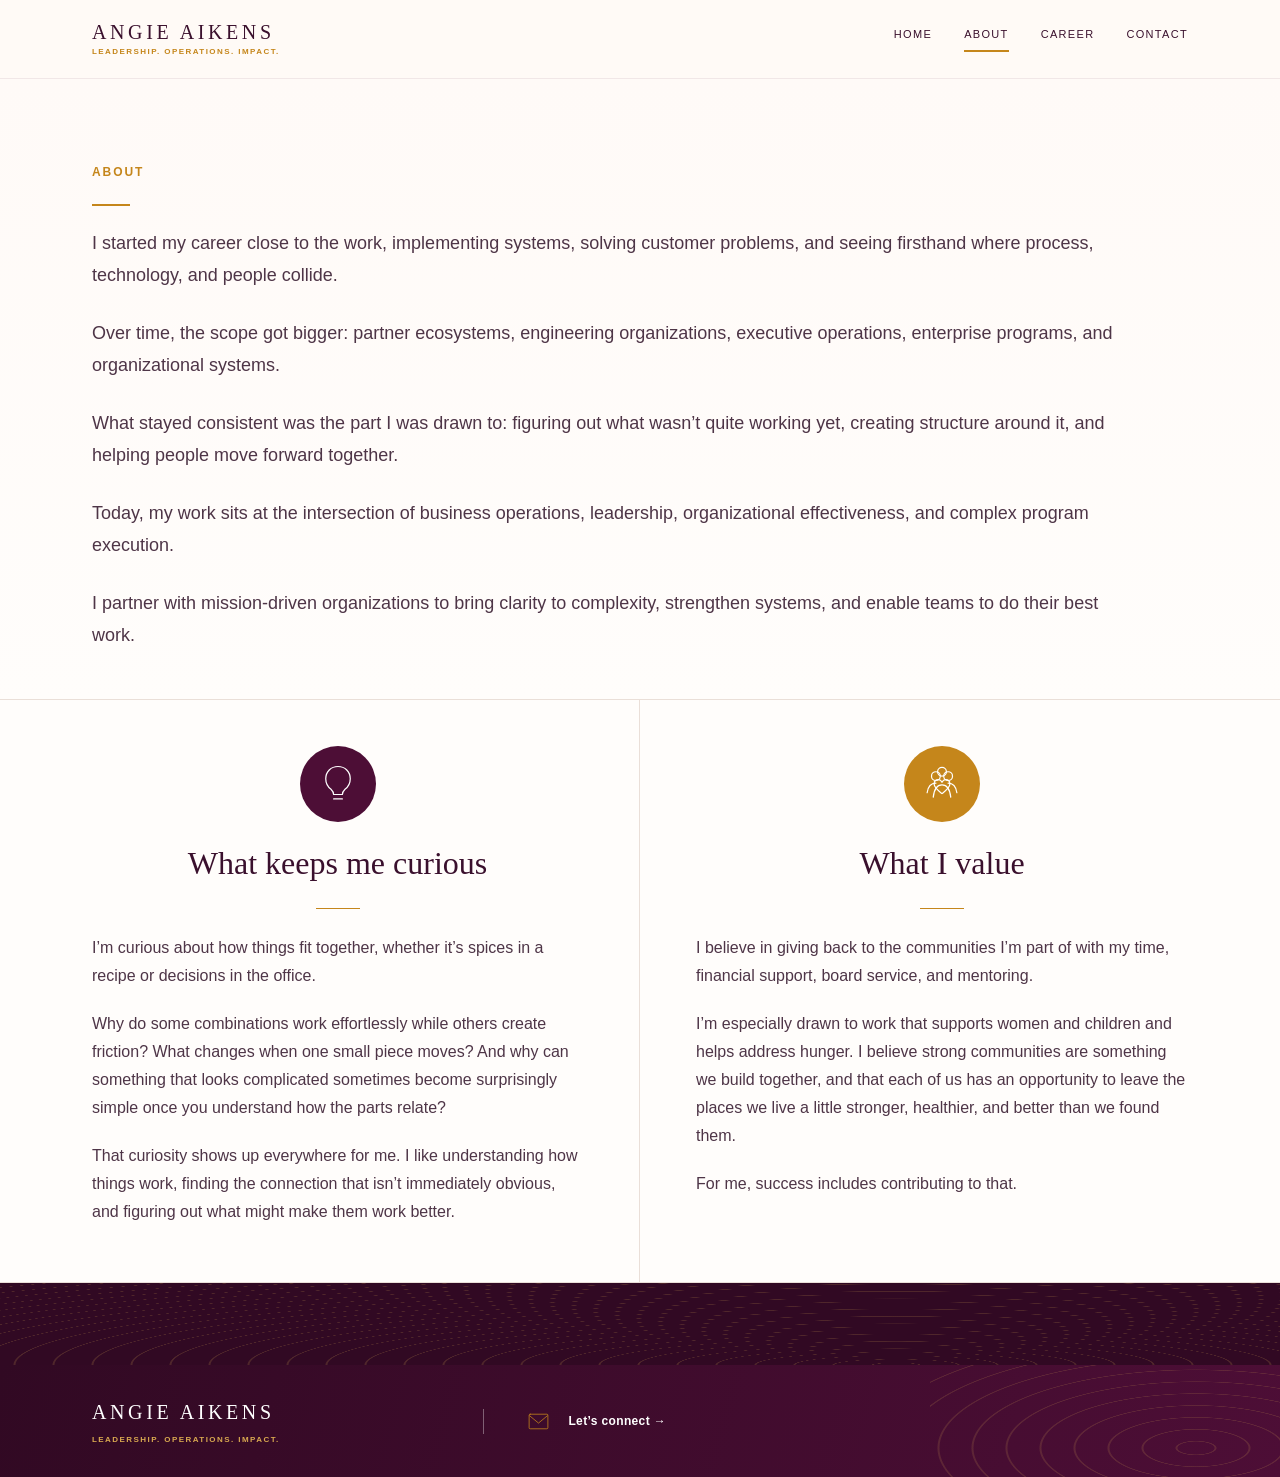
==== about.html @ b23da071 "Add files via upload Changes for tense and clarity" ====
<!DOCTYPE html>
<html lang="en"><head><meta charset="utf-8"/><meta content="width=device-width,initial-scale=1" name="viewport"/><title>About | Angie Aikens</title><link href="styles.css" rel="stylesheet"/></head><body><header><div class="shell nav"><div class="brand-wrap"><a class="brand" href="index.html">ANGIE AIKENS</a><span class="brand-tag">Leadership. Operations. Impact.</span></div><div class="navlinks"><a class="" href="index.html">Home</a><a class="active" href="about.html">About</a><a class="" href="career.html">Career</a><a href="mailto:angieaikens@gmail.com">Contact</a></div><details class="mobile-nav"><summary>Menu</summary><div class="menu"><a class="" href="index.html">Home</a><a class="active" href="about.html">About</a><a class="" href="career.html">Career</a><a href="mailto:angieaikens@gmail.com">Contact</a></div></details></div></header><main><section class="about-intro"><div class="shell"><p class="eyebrow">About</p><div class="gold-rule"></div><div class="about-narrative"><p>I started my career close to the work, implementing systems, solving customer problems, and seeing firsthand where process, technology, and people collide.</p><p>Over time, the scope got bigger: partner ecosystems, engineering organizations, executive operations, enterprise programs, and organizational systems.</p><p>What stayed consistent was the part I was drawn to: figuring out what wasn’t quite working yet, creating structure around it, and helping people move forward together.</p><p>Today, my work sits at the intersection of business operations, leadership, organizational effectiveness, and complex program execution.</p><p>I partner with mission-driven organizations to bring clarity to complexity, strengthen systems, and enable teams to do their best work.</p></div></div></section><section class="about-panels"><div class="about-panel-grid"><article class="about-panel curious"><div class="about-icon"><svg aria-hidden="true" viewbox="0 0 48 48"><path d="M16 30c-4-3-6-7-6-12 0-8 6-14 14-14s14 6 14 14c0 5-2 9-6 12-2 2-3 4-3 6H19c0-2-1-4-3-6zM19 41h10M20 36h8"></path></svg></div><h2>What keeps me curious</h2><div class="panel-rule"></div><p>I’m curious about how things fit together, whether it’s spices in a recipe or decisions in the office.</p><p>Why do some combinations work effortlessly while others create friction? What changes when one small piece moves? And why can something that looks complicated sometimes become surprisingly simple once you understand how the parts relate?</p><p>That curiosity shows up everywhere for me. I like understanding how things work, finding the connection that isn’t immediately obvious, and figuring out what might make them work better.</p></article><article class="about-panel values"><div class="about-icon"><svg aria-hidden="true" viewbox="0 0 48 48"><circle cx="17" cy="15" r="5"></circle><circle cx="31" cy="15" r="5"></circle><circle cx="24" cy="10" r="5"></circle><path d="M7 34c1-7 5-11 10-11M41 34c-1-7-5-11-10-11M14 39c1-9 4-14 10-14s9 5 10 14"></path><path d="M24 35c-5-4-9-7-9-11 0-3 2-5 5-5 2 0 3 1 4 3 1-2 2-3 4-3 3 0 5 2 5 5 0 4-4 7-9 11z"></path></svg></div><h2>What I value</h2><div class="panel-rule"></div><p>I believe in giving back to the communities I’m part of with my time, financial support, board service, and mentoring.</p><p>I’m especially drawn to work that supports women and children and helps address hunger. I believe strong communities are something we build together, and that each of us has an opportunity to leave the places we live a little stronger, healthier, and better than we found them.</p><p>For me, success includes contributing to that.</p></article></div></section><div aria-hidden="true" class="about-topo"></div></main><footer class="site-footer"><div class="shell site-footer-grid"><div><div class="brand footer-brand">ANGIE AIKENS</div><div class="brand-tag">Leadership. Operations. Impact.</div></div><div class="footer-contact"><svg aria-hidden="true" class="inline-icon" viewbox="0 0 48 48"><rect height="28" rx="2" width="36" x="6" y="10"></rect><path d="M7 13l17 14 17-14"></path></svg><div><a class="footer-connect-link" href="mailto:angieaikens@gmail.com">Let’s connect →</a></div></div><div aria-hidden="true" class="footer-lines"></div></div></footer></body></html>
---- styles.css ----
:root{--ink:#0b2843;--ink2:#263b4d;--gold:#a97822;--olive:#747a55;--cream:#fbfaf7;--paper:#fffdf9;--muted:#5f686f;--line:#ddd7cd;--soft:#f4f0e9;--navy:#082a4b}
*{box-sizing:border-box}html{scroll-behavior:smooth}body{margin:0;background:var(--cream);color:var(--ink);font-family:Arial,Helvetica,sans-serif;line-height:1.6}a{color:inherit;text-decoration:none}h1,h2,h3,.metric strong,.footer-copy,.serif{font-family:Georgia,'Times New Roman',serif}.shell{max-width:1180px;margin:0 auto;padding:0 42px}.eyebrow,.section-title,.kicker{font-size:12px;letter-spacing:.16em;text-transform:uppercase;color:var(--olive);font-weight:700}.gold-rule{width:38px;height:2px;background:var(--gold);margin:22px 0}.meta{font-size:11px;letter-spacing:.12em;text-transform:uppercase;line-height:1.9;color:var(--olive);font-weight:700}.btn{display:inline-flex;align-items:center;gap:16px;padding:13px 22px;font-size:11px;letter-spacing:.13em;text-transform:uppercase;border:1px solid var(--ink);color:var(--ink);background:transparent}.btn.primary{background:var(--ink);color:#fff}.actions{display:flex;gap:12px;flex-wrap:wrap}
/* nav */
header{background:rgba(251,250,247,.97);position:sticky;top:0;z-index:50;border-bottom:1px solid rgba(11,40,67,.08);backdrop-filter:blur(8px)}.nav{height:78px;display:flex;align-items:center;justify-content:space-between}.brand{font-family:Georgia,'Times New Roman',serif;font-size:20px;letter-spacing:.18em}.navlinks{display:flex;gap:32px}.navlinks a{font-size:11px;letter-spacing:.12em;text-transform:uppercase}.navlinks a.active{border-bottom:2px solid var(--gold);padding-bottom:7px}.mobile-nav{display:none;position:relative}.mobile-nav summary{cursor:pointer;list-style:none;font-size:11px;letter-spacing:.14em;text-transform:uppercase}.mobile-nav summary::-webkit-details-marker{display:none}.mobile-nav .menu{position:absolute;right:0;top:34px;background:var(--paper);border:1px solid var(--line);min-width:190px;padding:10px;box-shadow:0 14px 30px rgba(11,40,67,.08)}.mobile-nav .menu a{display:block;padding:10px 12px;font-size:11px;letter-spacing:.1em;text-transform:uppercase}.mobile-nav .menu a.active{color:var(--gold)}
/* home */
.home-hero{position:relative;min-height:500px;overflow:hidden;background:var(--paper)}.home-hero:after{content:'';position:absolute;right:0;top:0;bottom:0;width:55%;background:linear-gradient(90deg,var(--paper) 0%,rgba(255,253,249,.84) 16%,rgba(255,253,249,.18) 48%,rgba(255,253,249,0) 74%),url('assets/hero-lake.png') center/cover no-repeat}.home-hero .inner{position:relative;z-index:1;max-width:650px;padding:70px 0}.home-hero h1{font-size:clamp(58px,7vw,90px);line-height:.98;font-weight:400;letter-spacing:-.035em;margin:0 0 22px}.home-hero p{font-size:18px;max-width:550px;color:var(--ink2);margin:0 0 18px}.impact-strip{background:rgba(255,255,255,.64);border-top:1px solid var(--line);border-bottom:1px solid var(--line)}.impact-grid{display:grid;grid-template-columns:repeat(4,1fr);padding:28px 0}.impact{text-align:center;padding:0 18px;border-right:1px solid var(--line)}.impact:last-child{border-right:0}.impact strong{font:400 34px Georgia,serif;display:block}.impact span{font-size:12px;color:var(--muted)}.through{background:var(--soft);padding:45px 0}.through-inner{display:grid;grid-template-columns:3px 1fr;gap:28px;align-items:center}.through-line{height:100%;min-height:88px;background:var(--gold)}.through h2{font-size:clamp(30px,4vw,46px);font-weight:400;line-height:1.2;margin:0}.through em{color:var(--gold);font-weight:400}.caps{background:var(--paper);border-bottom:1px solid var(--line)}.caps-grid{display:grid;grid-template-columns:repeat(5,1fr);padding:34px 0}.cap{text-align:center;padding:0 20px;border-right:1px solid var(--line)}.cap:last-child{border-right:0}.cap .symbol{font:400 33px Georgia,serif;margin-bottom:8px}.cap h3{font:700 11px Arial,sans-serif;letter-spacing:.18em;text-transform:uppercase;margin:0 0 5px}.cap p{font-size:12px;color:var(--muted);margin:0}.home-work{padding:62px 0}.home-work-head{display:flex;justify-content:space-between;align-items:end;gap:30px;margin-bottom:28px}.home-work h2{font-size:42px;font-weight:400;line-height:1.12;margin:6px 0 0}.home-feature{display:grid;grid-template-columns:1.1fr 1.25fr .5fr;background:var(--paper);border:1px solid var(--line);border-radius:12px;overflow:hidden}.home-feature .preview{border-right:1px solid var(--line);padding:24px;display:flex;align-items:center;background:linear-gradient(135deg,#fffdfa,#f5f0e7)}.home-feature .copy{padding:31px}.home-feature h3{font-size:31px;font-weight:400;line-height:1.1;margin:8px 0 15px}.home-feature p{color:var(--muted);font-size:14px}.home-feature .stat{border-left:1px solid var(--line);display:flex;align-items:center;justify-content:center;text-align:center;padding:25px}.home-feature .stat strong{font:400 42px Georgia,serif;display:block}.home-feature .stat span{font-size:11px;text-transform:uppercase;letter-spacing:.11em}.home-subwork{display:grid;grid-template-columns:1fr 1fr;margin-top:14px}.home-subwork a{padding:22px 24px;background:rgba(255,255,255,.48);border:1px solid var(--line)}.home-subwork a+a{border-left:0}.home-subwork small{display:block;text-transform:uppercase;letter-spacing:.12em;color:var(--olive);margin-bottom:5px}.home-subwork strong{font:400 20px Georgia,serif}
/* work */
.work-hero{background:var(--paper);padding:68px 0 56px;border-bottom:1px solid var(--line);position:relative;overflow:hidden}.work-hero:after{content:'';position:absolute;right:-60px;top:-80px;width:470px;height:470px;border:1px solid rgba(116,122,85,.15);border-radius:50%;box-shadow:-90px 80px 0 -89px rgba(169,120,34,.28),-180px 160px 0 -179px rgba(116,122,85,.2)}.work-hero .inner{max-width:720px;position:relative;z-index:1}.work-hero h1{font-size:clamp(50px,6vw,76px);line-height:1.03;font-weight:400;margin:12px 0 22px}.work-hero p{max-width:610px;font:400 18px Georgia,serif;color:var(--ink2)}.work-cards{padding:56px 0}.work-title{text-align:center;margin-bottom:32px}.work-title h2{font-size:38px;font-weight:400;margin:7px 0}.case-card{display:grid;grid-template-columns:300px 1fr 205px;background:var(--paper);border:1px solid var(--line);border-radius:10px;overflow:hidden;margin-bottom:18px}.case-preview{padding:22px;border-right:1px solid var(--line);background:linear-gradient(135deg,#fffdfa,#f5f0e7);display:flex;align-items:center}.case-copy{padding:27px}.case-copy h3{font-size:29px;font-weight:400;line-height:1.12;margin:7px 0 10px}.case-copy p{font-size:14px;color:var(--muted);margin:0}.case-stat{border-left:1px solid var(--line);display:flex;flex-direction:column;align-items:center;justify-content:center;text-align:center;padding:22px}.case-stat strong{font:400 42px Georgia,serif}.case-stat span{font-size:11px;letter-spacing:.1em;text-transform:uppercase;margin:6px 0 18px}
/* artifact previews */
.mini-art{width:100%;color:var(--ink)}.mini-top{padding:10px 12px;border:1px solid var(--gold);text-align:center;font-size:10px;letter-spacing:.1em;text-transform:uppercase;background:#fff}.mini-core{margin:10px auto;padding:12px;background:var(--navy);color:#fff;text-align:center;font:400 14px Georgia,serif;width:80%}.mini-branches{display:grid;grid-template-columns:repeat(4,1fr);gap:6px;margin-top:10px}.mini-branches span{border:1px solid var(--line);padding:9px 3px;text-align:center;font-size:9px;text-transform:uppercase;letter-spacing:.05em}.mini-ba{display:grid;gap:12px}.mini-ba-row{display:grid;grid-template-columns:68px repeat(5,1fr);gap:5px;align-items:center}.mini-ba-row b{font-size:9px;letter-spacing:.1em;text-transform:uppercase;color:var(--olive)}.mini-ba-row span{border:1px solid var(--line);padding:9px 2px;text-align:center;font-size:8px}.mini-ba-row.after span{background:var(--navy);color:#fff;border-color:var(--navy)}.mini-playbook{display:grid;gap:10px}.mini-playbook-title{background:var(--navy);color:#fff;padding:10px;text-align:center;font-size:10px;letter-spacing:.1em;text-transform:uppercase}.mini-steps{display:grid;grid-template-columns:repeat(5,1fr);gap:5px}.mini-steps span{border:1px solid var(--line);padding:10px 3px;text-align:center;font-size:8px}.mini-enable{border-top:1px solid var(--line);padding-top:8px;text-align:center;font-size:9px;letter-spacing:.05em;color:var(--olive)}
/* shared case study */
.case-hero{background:var(--paper);padding:52px 0 38px}.case-hero h1{font-size:clamp(48px,6vw,72px);line-height:1.03;font-weight:400;margin:13px 0 16px}.case-hero .intro{font-size:15px;color:var(--ink2);max-width:820px;margin:22px 0 0}.back{display:inline-block;margin-bottom:20px;font-size:11px;letter-spacing:.12em;text-transform:uppercase}.case-artifact-section{background:var(--paper);padding:0 0 40px}.case-artifact{border:1px solid var(--line);background:linear-gradient(180deg,#fffdfa,#fbf8f2);padding:30px;border-radius:7px}.case-summary{background:var(--paper);padding:0 0 50px}.summary-grid{display:grid;grid-template-columns:1fr 1fr 1.15fr;border-top:1px solid var(--line)}.summary-block{padding:28px 28px 20px 0}.summary-block+.summary-block{border-left:1px solid var(--line);padding-left:28px}.summary-index{font:400 13px Georgia,serif;color:var(--olive);margin-bottom:8px}.summary-block h2{font-size:31px;font-weight:400;margin:0 0 16px}.summary-block p{font-size:14px;color:var(--ink2);margin:0 0 16px}.summary-block p:last-child{margin-bottom:0}.result-mini-grid{display:grid;grid-template-columns:1fr 1fr;border:1px solid var(--line);border-bottom:0}.result-mini{padding:17px;border-bottom:1px solid var(--line)}.result-mini:nth-child(odd){border-right:1px solid var(--line)}.result-mini strong{font:400 29px Georgia,serif;display:block}.result-mini span{font-size:9px;letter-spacing:.1em;text-transform:uppercase;color:var(--muted);display:block;margin-top:4px}.case-footer{border-top:1px solid var(--line);padding:25px 0;background:var(--paper)}.case-footer-inner{display:flex;justify-content:space-between;align-items:center;gap:24px}.case-footer p{font-size:13px;margin:0}.case-footer a{color:var(--olive);text-decoration:underline;text-underline-offset:4px}
/* case artifact 1 */
.gov-flow{max-width:910px;margin:0 auto}.gov-core{width:48%;margin:0 auto;background:var(--navy);color:#fff;border:1px solid var(--gold);padding:17px;text-align:center}.gov-core strong{font:400 22px Georgia,serif;display:block;line-height:1.15}.gov-core span{font-size:11px;letter-spacing:.12em;text-transform:uppercase;color:#d8b66d}.gov-connector{width:1px;height:28px;background:var(--olive);margin:0 auto}.gov-lob{width:60%;margin:0 auto;border:1px solid var(--gold);padding:15px;text-align:center;font-size:11px;letter-spacing:.14em;text-transform:uppercase;background:#fff}.gov-branchline{width:72%;height:25px;margin:0 auto;border-top:1px solid var(--olive);border-left:1px solid transparent;border-right:1px solid transparent;position:relative}.gov-branchline:before{content:'';position:absolute;left:0;right:0;top:-1px;height:1px;background:var(--olive)}.gov-functions{display:grid;grid-template-columns:repeat(4,1fr);gap:18px}.gov-function{border:1px solid var(--gold);padding:18px 14px;text-align:center;background:#fff;min-height:150px;position:relative}.gov-function:before{content:'';position:absolute;top:-26px;left:50%;width:1px;height:26px;background:var(--olive)}.gov-function h3{font:700 11px Arial,sans-serif;letter-spacing:.1em;text-transform:uppercase;margin:0 0 10px}.gov-function p{font-size:12px;color:var(--ink2);margin:0}
/* case artifact 2 */
.rhythm{display:grid;gap:16px}.rhythm-row{border:1px solid var(--line);padding:16px;background:#fff}.rhythm-label{text-align:center;font-size:11px;letter-spacing:.12em;text-transform:uppercase;color:var(--olive);font-weight:700;margin-bottom:14px}.rhythm-items{display:grid;grid-template-columns:repeat(5,1fr);gap:10px}.rhythm-item{padding:16px 8px;border:1px solid var(--line);text-align:center;min-height:115px}.rhythm-item strong{display:block;font-size:11px;letter-spacing:.08em;text-transform:uppercase;margin-bottom:7px}.rhythm-item p{font-size:11px;color:var(--muted);margin:0}.rhythm-row.after .rhythm-item{background:var(--navy);color:#fff;border-color:var(--navy)}.rhythm-row.after .rhythm-item p{color:#dce5ec}.powered{margin-top:14px;border:1px solid var(--line);padding:13px;text-align:center;font-size:10px;letter-spacing:.09em;text-transform:uppercase;color:var(--olive);background:#fff}
/* case artifact 3 */
.playbook-title{background:var(--navy);color:#fff;text-align:center;padding:15px;font-size:12px;letter-spacing:.12em;text-transform:uppercase;margin-bottom:14px}.playbook-steps{display:grid;grid-template-columns:repeat(5,1fr);gap:10px}.playbook-step{border:1px solid var(--line);padding:16px 10px;background:#fff;text-align:center;min-height:145px}.playbook-step b{display:block;font-size:10px;letter-spacing:.07em;text-transform:uppercase;margin:4px 0 8px}.playbook-step p{font-size:11px;color:var(--muted);margin:0}.playbook-enable{margin-top:16px;border:1px solid var(--line);padding:14px;background:#fff}.playbook-enable h3{text-align:center;font:700 10px Arial,sans-serif;letter-spacing:.12em;text-transform:uppercase;color:var(--olive);margin:0 0 11px}.playbook-enable-grid{display:grid;grid-template-columns:repeat(3,1fr)}.playbook-enable-grid div{text-align:center;padding:6px 12px;border-right:1px solid var(--line);font-size:11px}.playbook-enable-grid div:last-child{border-right:0}
/* leadership */
.leadership-hero{background:var(--paper);padding:70px 0 54px;border-bottom:1px solid var(--line);position:relative;overflow:hidden}.leadership-hero:after{content:'';position:absolute;right:8%;top:30px;width:210px;height:210px;border-radius:50%;border:1px solid rgba(169,120,34,.18);box-shadow:-48px 52px 0 -47px rgba(116,122,85,.24),-98px 102px 0 -97px rgba(169,120,34,.16)}.leadership-hero .inner{max-width:690px;position:relative;z-index:1}.leadership-hero h1{font-size:clamp(58px,7vw,86px);line-height:1;font-weight:400;margin:0 0 22px}.leadership-hero .lede{font:400 20px Georgia,serif;max-width:620px;color:var(--ink2);margin:0 0 22px}.leadership-hero .principle-line{font:400 17px Georgia,serif;color:var(--ink2)}.leadership-thread{padding:70px 0 48px;background:var(--paper)}.thread-wrap{position:relative;max-width:900px;margin:0 auto}.thread-line{position:absolute;left:50%;top:14px;bottom:14px;width:1px;background:var(--gold);transform:translateX(-50%)}.thread-item{position:relative;display:grid;grid-template-columns:1fr 90px 1fr;min-height:170px;align-items:center}.thread-item .node{grid-column:2;justify-self:center;width:20px;height:20px;border:1px solid var(--gold);border-radius:50%;background:var(--paper);position:relative;z-index:2}.thread-item .node:after{content:'';position:absolute;width:7px;height:7px;background:var(--gold);border-radius:50%;left:50%;top:50%;transform:translate(-50%,-50%)}.thread-copy{max-width:340px}.thread-item.left .thread-copy{grid-column:1;justify-self:end}.thread-item.right .thread-copy{grid-column:3;justify-self:start}.thread-num{font:400 13px Georgia,serif;color:var(--gold);margin-bottom:8px}.thread-copy:before{content:'';display:block;width:38px;height:1px;background:var(--gold);margin-bottom:14px}.thread-copy h2{font-size:30px;font-weight:400;line-height:1.15;margin:0 0 10px}.thread-copy p{font-size:15px;color:var(--ink2);margin:0}.leadership-close{padding:6px 0 65px;background:var(--paper);text-align:center}.leadership-close blockquote{font:italic 400 25px Georgia,serif;line-height:1.4;max-width:760px;margin:0 auto 26px;color:var(--ink)}
/* about */
.about-intro{background:var(--paper);padding:72px 0 64px;border-bottom:1px solid var(--line)}.about-narrative{max-width:1060px}.about-narrative p{font-size:20px;line-height:1.85;color:var(--ink2);margin:0 0 26px}.about-narrative p:last-child{margin-bottom:0}.about-panel-grid{display:grid;grid-template-columns:1fr 1fr;background:var(--paper);border-bottom:1px solid var(--line)}.about-panel{padding:50px max(42px,calc((100vw - 1180px)/2 + 42px)) 56px;min-height:430px}.about-panel:first-child{padding-right:56px;border-right:1px solid var(--line)}.about-panel:last-child{padding-left:56px}.about-panel h2{text-align:center;font-size:34px;font-weight:400;margin:0}.panel-rule{width:44px;height:1px;background:var(--gold);margin:19px auto 25px}.about-panel p{font-size:16px;line-height:1.75;color:var(--ink2);max-width:500px;margin:0 auto 20px}.about-panel p:last-child{margin-bottom:0}.about-close{background:var(--paper);padding:32px 0 52px;text-align:center}.about-close .actions{justify-content:center}
/* career */
.career-hero{background:var(--paper);padding:68px 0 54px;border-bottom:1px solid var(--line)}.career-hero-grid{display:grid;grid-template-columns:1.2fr .8fr;gap:68px;align-items:center}.career-hero h1{font-size:clamp(54px,7vw,82px);font-weight:400;line-height:1.03;margin:0 0 22px}.career-lede{font:400 19px Georgia,serif;color:var(--ink2);max-width:670px}.career-fit{background:var(--soft);padding:32px 36px;border:1px solid var(--line)}.career-fit h2{font:700 14px Arial,sans-serif;letter-spacing:.05em;color:var(--olive);margin:0 0 20px}.career-fit ul{list-style:none;padding:0;margin:0;display:grid;gap:15px}.career-fit li{display:grid;grid-template-columns:22px 1fr;gap:11px;font-size:14px;color:var(--ink2)}.career-fit li span{color:var(--gold)}.career-impact{padding:48px 0 54px;background:var(--paper);border-bottom:1px solid var(--line)}.career-intro{font-size:15px;color:var(--ink2);max-width:800px;margin:9px 0 32px}.career-impact-grid{display:grid;grid-template-columns:repeat(4,1fr)}.career-impact-grid article{text-align:center;padding:0 25px;border-right:1px solid var(--line)}.career-impact-grid article:last-child{border-right:0}.career-impact-grid h3{font:700 11px Arial,sans-serif;letter-spacing:.06em;text-transform:uppercase;line-height:1.45;margin:0 0 11px}.career-impact-grid p{font-size:13px;color:var(--muted);margin:0}.career-mid{background:var(--soft);padding:48px 0}.career-mid-grid{display:grid;grid-template-columns:1.15fr .85fr;gap:58px}.career-timeline{margin-top:21px}.career-row{display:grid;grid-template-columns:110px 1fr;gap:20px;padding:16px 0;border-bottom:1px solid var(--line)}.career-row:last-child{border-bottom:0}.career-date{font-size:11px;letter-spacing:.09em;text-transform:uppercase;color:var(--olive)}.career-row h3{font:400 20px Georgia,serif;margin:0 0 3px}.career-role{font-size:11px;letter-spacing:.07em;text-transform:uppercase;color:var(--gold);font-weight:700}.career-row p{font-size:13px;color:var(--muted);margin:7px 0 0}.career-highlights{border-left:1px solid var(--line);padding-left:45px}.career-highlight{display:grid;grid-template-columns:100px 1fr;gap:18px;align-items:center;padding:18px 0;border-bottom:1px solid var(--line)}.career-highlight:last-child{border-bottom:0}.career-highlight strong{font:400 39px Georgia,serif;color:var(--olive)}.career-highlight h3{font:400 20px Georgia,serif;margin:0 0 3px}.career-highlight p{font-size:13px;color:var(--muted);margin:0}.career-next{background:var(--paper);padding:46px 0 52px}.career-next-lede{font:400 17px Georgia,serif;color:var(--ink2);max-width:780px;margin:8px 0 29px}.career-next-grid{display:grid;grid-template-columns:repeat(4,1fr)}.career-next-grid article{text-align:center;padding:0 24px;border-right:1px solid var(--line)}.career-next-grid article:last-child{border-right:0}.career-next-grid h3{font:700 11px Arial,sans-serif;letter-spacing:.08em;text-transform:uppercase;margin:0 0 8px}.career-next-grid p{font-size:13px;color:var(--muted);margin:0}.career-close{background:var(--ink);color:#fff;padding:33px 0 37px;text-align:center}.career-close p{font:italic 400 21px Georgia,serif;margin:0 0 21px}.career-close .actions{justify-content:center}.career-close .btn{border-color:rgba(255,255,255,.55);color:#fff}.career-close .btn.primary{background:#fff;color:var(--ink);border-color:#fff}
/* footer */
.footer-cta{background:#f0ebe3;padding:30px 0}.footer-flex{display:flex;align-items:center;justify-content:space-between;gap:30px}.footer-copy{font-size:18px}
/* responsive */
@media(max-width:900px){.shell{padding:0 24px}.navlinks{display:none}.mobile-nav{display:block}.home-hero:after{width:70%;opacity:.44}.impact-grid{grid-template-columns:repeat(2,1fr);gap:20px 0}.impact:nth-child(2){border-right:0}.caps-grid{grid-template-columns:repeat(5,1fr)}.home-feature,.case-card{grid-template-columns:1fr}.home-feature .preview,.case-preview{border-right:0;border-bottom:1px solid var(--line)}.home-feature .stat,.case-stat{border-left:0;border-top:1px solid var(--line)}.home-subwork{grid-template-columns:1fr}.home-subwork a+a{border-left:1px solid var(--line);border-top:0}.summary-grid{grid-template-columns:1fr}.summary-block{padding:24px 0}.summary-block+.summary-block{border-left:0;border-top:1px solid var(--line);padding-left:0}.gov-functions,.rhythm-items,.playbook-steps{grid-template-columns:1fr 1fr}.gov-function:before{display:none}.gov-branchline{display:none}.thread-line{left:24px}.thread-item{grid-template-columns:48px 1fr;min-height:auto;padding:24px 0}.thread-item .node{grid-column:1;grid-row:1}.thread-item.left .thread-copy,.thread-item.right .thread-copy{grid-column:2;justify-self:start}.about-panel-grid{grid-template-columns:1fr}.about-panel{padding:44px 24px;min-height:auto}.about-panel:first-child{border-right:0;border-bottom:1px solid var(--line);padding-right:24px}.about-panel:last-child{padding-left:24px}.career-hero-grid,.career-mid-grid{grid-template-columns:1fr}.career-impact-grid,.career-next-grid{grid-template-columns:1fr 1fr;gap:28px 0}.career-impact-grid article:nth-child(2),.career-next-grid article:nth-child(2){border-right:0}.career-highlights{border-left:0;border-top:1px solid var(--line);padding-left:0;padding-top:28px}.case-footer-inner,.footer-flex{align-items:flex-start;flex-direction:column}}
@media(max-width:600px){.shell{padding:0 18px}.nav{height:66px}.brand{font-size:16px}.home-hero{min-height:460px}.home-hero:after{width:100%;opacity:.28}.home-hero .inner{padding:54px 0}.home-hero h1{font-size:55px}.impact-grid{grid-template-columns:1fr 1fr}.impact strong{font-size:28px}.through h2{font-size:30px}.caps-grid{grid-template-columns:1fr 1fr}.cap{border-bottom:1px solid var(--line);padding:18px 10px}.cap:nth-child(even){border-right:0}.cap:last-child{grid-column:1/-1;border-right:0}.home-work-head{display:block}.home-work-head .btn{margin-top:17px}.gov-core{width:92%}.gov-lob{width:92%}.gov-functions,.rhythm-items,.playbook-steps{grid-template-columns:1fr}.playbook-enable-grid{grid-template-columns:1fr}.playbook-enable-grid div{border-right:0;border-bottom:1px solid var(--line)}.playbook-enable-grid div:last-child{border-bottom:0}.case-hero h1{font-size:48px}.result-mini-grid{grid-template-columns:1fr}.result-mini:nth-child(odd){border-right:0}.about-narrative p{font-size:18px}.career-impact-grid,.career-next-grid{grid-template-columns:1fr}.career-impact-grid article,.career-next-grid article{border-right:0;border-bottom:1px solid var(--line);padding:22px 0}.career-impact-grid article:last-child,.career-next-grid article:last-child{border-bottom:0}.career-row{grid-template-columns:1fr;gap:4px}.career-highlight{grid-template-columns:80px 1fr}.career-highlight strong{font-size:32px}.actions{width:100%}.btn{justify-content:center}}


/* ---- refinement pass v2 ---- */
.brand-wrap{display:flex;flex-direction:column;line-height:1}.brand-tag{font-size:8px;letter-spacing:.18em;text-transform:uppercase;color:var(--olive);margin-top:6px}.navlinks a:first-child{display:inline-block}
.line-icon,svg{fill:none;stroke:currentColor;stroke-width:1.6;stroke-linecap:round;stroke-linejoin:round}.artifact-icon svg{width:38px;height:38px;color:var(--olive);margin-bottom:9px}.artifact-hero-icon svg{width:34px;height:34px;color:#d7b567;margin-bottom:6px}.artifact-small-icon{display:inline-flex;vertical-align:middle;margin-right:10px}.artifact-small-icon svg{width:25px;height:25px;color:var(--olive)}.result-mini svg{width:28px;height:28px;color:var(--olive);margin-bottom:7px}.result-mini{display:flex;flex-direction:column;align-items:flex-start}.title-icon{display:inline-flex;margin-right:10px;vertical-align:middle}.title-icon svg{width:25px;height:25px;color:#d7b567}.playbook-enable-grid span{display:block;margin:0 auto 6px}.playbook-enable-grid svg{width:27px;height:27px;color:var(--olive)}
/* work: remove decorative circle and replace with structural motif */
.work-hero:after{display:none}.work-hero>.shell{position:relative}.work-hero-mark{position:absolute;right:42px;top:25px;width:270px;height:270px;opacity:.55;background:linear-gradient(90deg,transparent 49.7%,rgba(169,120,34,.25) 50%,transparent 50.3%),linear-gradient(transparent 49.7%,rgba(116,122,85,.2) 50%,transparent 50.3%);background-size:54px 54px}.work-hero-mark:before,.work-hero-mark:after{content:'';position:absolute;border:1px solid rgba(11,40,67,.13)}.work-hero-mark:before{inset:54px}.work-hero-mark:after{inset:106px;background:rgba(169,120,34,.06)}
.preview-emblem{width:100%;height:180px;display:flex;flex-direction:column;align-items:center;justify-content:center;position:relative;overflow:hidden}.preview-icon{width:84px;height:84px;border-radius:50%;display:grid;place-items:center;background:var(--paper);border:1px solid var(--gold);color:var(--olive);position:relative;z-index:2}.preview-icon svg{width:47px;height:47px}.preview-caption{font:400 18px Georgia,serif;margin-top:12px;position:relative;z-index:2}.blueprint-lines,.framework-dots,.clock-rhythm{position:absolute;inset:0}.blueprint-lines i{position:absolute;border:1px solid rgba(116,122,85,.16)}.blueprint-lines i:nth-child(1){width:160px;height:96px;left:20px;top:23px}.blueprint-lines i:nth-child(2){width:110px;height:66px;right:14px;bottom:15px}.blueprint-lines i:nth-child(3){width:1px;height:140px;left:50%;top:15px;background:rgba(169,120,34,.16);border:0}.clock-rhythm:before{content:'';position:absolute;width:148px;height:148px;border:1px dashed rgba(116,122,85,.25);border-radius:50%;left:50%;top:50%;transform:translate(-50%,-50%)}.clock-rhythm i{position:absolute;width:7px;height:7px;background:var(--gold);border-radius:50%}.clock-rhythm i:nth-child(1){left:47%;top:12px}.clock-rhythm i:nth-child(2){right:30px;top:48px}.clock-rhythm i:nth-child(3){right:38px;bottom:35px}.clock-rhythm i:nth-child(4){left:32px;bottom:38px}.clock-rhythm i:nth-child(5){left:28px;top:48px}.framework-dots:before{content:'';position:absolute;left:55px;right:55px;top:55px;height:1px;background:rgba(116,122,85,.25);box-shadow:0 52px rgba(116,122,85,.25)}.framework-dots i{position:absolute;width:38px;height:25px;border:1px solid rgba(169,120,34,.38);background:rgba(255,255,255,.5)}.framework-dots i:nth-child(1){left:28px;top:42px}.framework-dots i:nth-child(2){right:28px;top:42px}.framework-dots i:nth-child(3){left:50%;bottom:23px;transform:translateX(-50%)}
/* About: approved screenshot treatment */
.about-intro{padding:72px 0 48px}.about-narrative{max-width:1040px}.about-narrative p{font-family:Arial,Helvetica,sans-serif;font-size:18px;line-height:1.75;margin-bottom:27px}.about-panel{position:relative;padding-top:46px}.about-icon{width:76px;height:76px;border-radius:50%;display:grid;place-items:center;margin:0 auto 16px;color:#fff}.about-icon svg{width:42px;height:42px;stroke-width:1.4}.about-panel.curious .about-icon{background:var(--olive)}.about-panel.values .about-icon{background:var(--gold)}.about-panel h2{font-size:32px}.about-topo{height:78px;background-color:var(--ink);background-image:radial-gradient(ellipse at 10% 120%,transparent 0 28px,rgba(255,255,255,.08) 29px 30px,transparent 31px 52px,rgba(255,255,255,.06) 53px 54px,transparent 55px),radial-gradient(ellipse at 58% 130%,transparent 0 34px,rgba(255,255,255,.07) 35px 36px,transparent 37px 66px,rgba(255,255,255,.05) 67px 68px,transparent 69px),radial-gradient(ellipse at 88% 120%,transparent 0 25px,rgba(255,255,255,.08) 26px 27px,transparent 28px 50px,rgba(255,255,255,.05) 51px 52px,transparent 53px)}
/* Case studies: more dimensional but restrained */
.case-artifact{box-shadow:0 12px 35px rgba(11,40,67,.035)}.gov-function,.rhythm-item,.playbook-step{transition:transform .2s ease,box-shadow .2s ease}.gov-function:hover,.rhythm-item:hover,.playbook-step:hover{transform:translateY(-2px);box-shadow:0 7px 16px rgba(11,40,67,.06)}.gov-lob{display:flex;justify-content:center;align-items:center}.rhythm-transition{display:flex;align-items:center;justify-content:center;gap:20px;color:var(--olive);font-size:10px;letter-spacing:.11em;text-transform:uppercase}.rhythm-transition b{font:400 24px Georgia,serif;color:var(--gold)}.playbook-title{display:flex;align-items:center;justify-content:center}.playbook-step .artifact-icon{height:42px;display:flex;align-items:center;justify-content:center}.playbook-step .artifact-icon svg{margin:0}.rhythm-item .artifact-icon{height:40px}.rhythm-row.after .artifact-icon{color:#d7b567}.rhythm-row.after .artifact-icon svg{color:#d7b567}
/* Leadership: richer hero and thread cards */
.leadership-hero:after{display:none}.leadership-hero-grid{display:grid;grid-template-columns:1.15fr .85fr;gap:70px;align-items:center}.leadership-compass{height:330px;position:relative;border:1px solid var(--line);background:linear-gradient(135deg,#fffdfa,#f3eee5);display:grid;place-items:center}.leadership-compass:before,.leadership-compass:after{content:'';position:absolute;left:50%;top:50%;transform:translate(-50%,-50%);border:1px solid rgba(169,120,34,.27);border-radius:50%}.leadership-compass:before{width:190px;height:190px}.leadership-compass:after{width:275px;height:275px;border-style:dashed;opacity:.6}.compass-center{width:132px;height:132px;border-radius:50%;background:var(--ink);color:#fff;display:grid;place-items:center;text-align:center;font:400 18px Georgia,serif;z-index:2}.leadership-compass span{position:absolute;font-size:10px;text-transform:uppercase;letter-spacing:.12em;color:var(--olive);font-weight:700;background:var(--paper);padding:5px 8px;z-index:3}.leadership-compass .c1{top:26px;left:50%;transform:translateX(-50%)}.leadership-compass .c2{right:12px;top:50%;transform:translateY(-50%)}.leadership-compass .c3{bottom:26px;left:50%;transform:translateX(-50%)}.leadership-compass .c4{left:12px;top:50%;transform:translateY(-50%)}.thread-label{text-align:center;color:var(--olive);text-transform:uppercase;letter-spacing:.16em;font-size:11px;margin-bottom:36px}.thread-copy{background:#fffdf9;border:1px solid var(--line);padding:24px 26px;box-shadow:0 10px 28px rgba(11,40,67,.035);max-width:370px}.thread-copy:before{margin-bottom:11px}.thread-proof{display:inline-block;margin-top:16px;padding-top:12px;border-top:1px solid var(--line);font-size:10px;letter-spacing:.1em;text-transform:uppercase;color:var(--gold)}.thread-item{min-height:210px}.thread-item .node{width:28px;height:28px;box-shadow:0 0 0 6px var(--paper)}
/* Career spacing / visual balance */
.career-mid-grid{grid-template-columns:1.05fr .95fr;gap:72px}.career-highlights{padding-left:54px}.career-highlight{grid-template-columns:145px minmax(0,1fr);gap:28px;align-items:start;padding:24px 0}.career-highlight strong{font-size:42px;line-height:1;white-space:nowrap;padding-top:3px}.career-highlight h3{font-size:20px;line-height:1.15}.career-highlight p{line-height:1.55;max-width:360px}.career-impact-grid article{padding:0 30px}.career-next-grid article{padding:0 28px}
/* CTA language consistency */
.case-footer a{text-decoration:underline;text-decoration-color:var(--gold);text-underline-offset:5px}
@media(max-width:900px){.work-hero-mark{right:24px;opacity:.24}.leadership-hero-grid{grid-template-columns:1fr}.leadership-compass{max-width:520px;width:100%;height:300px}.career-highlight{grid-template-columns:130px 1fr}.about-icon{width:68px;height:68px}}
@media(max-width:600px){.brand-tag{display:none}.work-hero-mark{display:none}.preview-emblem{height:150px}.leadership-compass{height:270px}.leadership-compass:after{width:225px;height:225px}.leadership-compass:before{width:160px;height:160px}.compass-center{width:115px;height:115px;font-size:16px}.thread-copy{padding:20px}.career-highlight{grid-template-columns:105px 1fr;gap:18px}.career-highlight strong{font-size:32px}.about-narrative p{font-size:17px}.about-panel h2{font-size:29px}}

/* ==========================================================
   Corporate Angie visual system — August 2026
   Warm editorial, polished, feminine without becoming delicate.
   ========================================================== */
:root{
  --ink:#3a102d;
  --ink2:#4e3547;
  --plum:#4d0e36;
  --plum-deep:#310923;
  --gold:#c5861b;
  --gold-soft:#d8a950;
  --olive:#7d7049;
  --cream:#fffaf6;
  --paper:#fffdfb;
  --muted:#6f626b;
  --line:#eadfd8;
  --soft:#fbf0ea;
  --blush:#f8e8e2;
  --navy:#3a102d;
}
body{background:var(--cream);color:var(--ink)}
header{background:rgba(255,250,246,.96);border-bottom:1px solid rgba(77,14,54,.08)}
.brand{color:var(--ink);font-weight:400}.brand-tag{color:var(--gold);font-weight:700}.navlinks a{color:var(--ink)}.navlinks a.active{border-color:var(--gold)}
.btn{border-color:var(--plum);color:var(--plum);border-radius:2px}.btn.primary{background:var(--plum);border-color:var(--plum);color:#fff}.btn:hover{transform:translateY(-1px)}
.gold-rule{background:var(--gold)}.gold-rule.center{margin:14px auto 28px}.eyebrow,.section-title,.kicker,.meta{color:var(--gold)}

/* homepage */
.corporate-hero{min-height:0;background:linear-gradient(90deg,#fffaf7 0%,#fffaf7 48%,#fbefe8 100%)}
.corporate-hero:after{display:none}.corporate-hero-grid{display:grid;grid-template-columns:.92fr 1.08fr;min-height:560px;align-items:stretch}.hero-copy{padding:72px 42px 58px 0;align-self:center}.corporate-hero h1{font-size:clamp(62px,7.2vw,94px);line-height:.98;color:var(--ink);margin:0}.corporate-hero p{font-size:18px;line-height:1.55;max-width:560px;color:var(--ink2);margin:0 0 26px}.hero-photo{margin-right:-42px;background-color:#fbefe8;background-image:linear-gradient(90deg,rgba(255,250,247,.96) 0%,rgba(255,250,247,.30) 22%,rgba(255,250,247,0) 48%),url('assets/corporate-angie-hero.jpg');background-size:100% 100%,86% auto;background-repeat:no-repeat,no-repeat;background-position:center,right center;min-height:560px}.corporate-hero .actions{margin-top:26px}
.impact-strip{background:linear-gradient(90deg,#fff7f1,#fbede8);border-color:var(--line)}.impact-grid{padding:25px 0}.impact{padding:5px 24px}.impact-icon{width:34px;height:34px;margin:0 auto 4px;color:var(--gold)}.impact-icon svg,.cap-icon svg,.learn-icon svg,.selected-visual svg{width:100%;height:100%;fill:none;stroke:currentColor;stroke-width:1.5;stroke-linecap:round;stroke-linejoin:round}.impact strong{font-size:37px;color:var(--ink);line-height:1.15}.impact-label{display:block;font-size:10px!important;font-weight:700;letter-spacing:.12em;text-transform:uppercase;color:var(--ink)!important;margin-top:4px}.impact small{display:block;font-size:11px;color:var(--muted);line-height:1.45;margin-top:7px}
.through{background:var(--paper);padding:40px 0 32px}.corporate-through{display:block;text-align:center}.through h2{font-size:clamp(27px,3.1vw,39px);line-height:1.2;color:var(--ink)}.caps-grid{padding:12px 0 0;border:0}.cap{position:relative;border-right:0;padding:0 25px}.cap:not(:last-child):after{content:'';position:absolute;right:-18px;top:28px;width:36px;height:1px;background:#e8cda5}.cap-icon{width:47px;height:47px;margin:0 auto 9px;color:var(--gold)}.cap h3{color:var(--ink);font-size:11px}.cap p{font-size:12px;color:var(--ink2);line-height:1.5;max-width:150px;margin:auto}
.selected-work{padding:35px 0 45px;background:var(--paper)}.selected-work h2{font:400 clamp(27px,3vw,38px) Georgia,serif;margin:6px 0 24px;color:var(--ink)}.selected-grid{display:grid;grid-template-columns:repeat(3,1fr);gap:14px}.selected-card{background:linear-gradient(180deg,#fff8f4,#fbefea);border:1px solid #f0e2dc;display:grid;grid-template-columns:112px 1fr;min-height:265px;padding:22px 18px 18px;position:relative}.selected-card:nth-child(2){background:linear-gradient(180deg,#fffaf5,#f9eee6)}.selected-card:nth-child(3){background:linear-gradient(180deg,#fff9f6,#f7eded)}.selected-visual{width:96px;height:116px;align-self:start;color:var(--gold)}.selected-visual svg{stroke-width:1.15}.pathway-visual{color:#35164e}.selected-body h3{font:400 24px/1.03 Georgia,serif;margin:0 0 13px}.selected-meta{font-size:8px;text-transform:uppercase;letter-spacing:.06em;color:var(--muted);min-height:28px}.selected-result{margin:17px 0 14px;padding:13px 0;border-top:1px solid #e8cda5;border-bottom:1px solid #e8cda5;display:grid;grid-template-columns:34px auto 1fr;align-items:center;gap:7px}.result-symbol{width:30px;height:30px;border:1px solid var(--gold);border-radius:50%;display:grid;place-items:center;color:var(--gold)}.selected-result strong{font:400 30px Georgia,serif}.selected-result small{text-transform:uppercase;font-size:8px;letter-spacing:.09em;line-height:1.35}.selected-card a{font-size:9px;letter-spacing:.11em;text-transform:uppercase;color:var(--ink);font-weight:700}.selected-card a:hover{color:var(--gold)}
.learn-more{background:var(--paper);padding:0 0 28px}.learn-rule{display:flex;align-items:center;gap:18px;color:var(--gold);text-transform:uppercase;letter-spacing:.15em;font-size:11px;justify-content:center;margin-bottom:13px}.learn-rule:before,.learn-rule:after{content:'';height:1px;background:var(--line);flex:1}.learn-grid{display:grid;grid-template-columns:repeat(3,1fr);gap:12px}.learn-card{border:1px solid var(--line);background:#fffaf7;padding:14px 18px;display:grid;grid-template-columns:54px 1fr 18px;gap:14px;align-items:center;min-height:100px}.learn-icon{width:52px;height:52px;border-radius:50%;display:grid;place-items:center;color:#fff;padding:13px}.learn-icon.plum{background:var(--plum)}.learn-icon.gold{background:var(--gold)}.learn-card strong{display:block;font-size:11px;text-transform:uppercase;letter-spacing:.11em}.learn-card small{display:block;font-size:11px;color:var(--ink2);line-height:1.4;margin-top:4px}.learn-card b{color:var(--gold);font-size:20px;font-weight:400}
.site-footer{background:linear-gradient(105deg,var(--plum-deep),var(--plum));color:#fff;min-height:112px;overflow:hidden}.site-footer-grid{display:grid;grid-template-columns:1fr 1fr .8fr;align-items:center;min-height:112px;position:relative}.footer-brand{color:#fff}.site-footer .brand-tag{color:var(--gold-soft)}.footer-contact{display:flex;gap:17px;align-items:center;font-size:12px;border-left:1px solid rgba(255,255,255,.35);padding-left:42px}.footer-contact>span{font-size:24px;color:var(--gold)}.footer-contact a{text-decoration:underline;text-underline-offset:3px}.footer-lines{position:absolute;right:-80px;top:-10px;width:380px;height:155px;opacity:.35;background:repeating-radial-gradient(ellipse at 70% 60%,transparent 0 18px,rgba(215,169,80,.45) 19px 20px,transparent 21px 34px)}

/* site-wide refinement */
.case-hero,.case-artifact-section,.case-summary,.about-intro,.about-panel-grid,.career-hero,.career-impact,.career-next{background:var(--paper)}
.case-hero{background:linear-gradient(180deg,#fffaf7,#fffdfb)}.case-artifact{background:linear-gradient(180deg,#fffaf7,#fbf0ea);border-color:var(--line);box-shadow:0 14px 35px rgba(77,14,54,.045)}
.case-artifact .artifact-icon svg,.result-mini svg,.playbook-enable-grid svg{color:var(--gold)}.case-artifact .artifact-hero-icon svg,.title-icon svg{color:var(--gold-soft)}.gov-core,.playbook-title,.rhythm-row.after .rhythm-item{background:var(--plum);color:#fff}.gov-lob,.gov-function,.rhythm-row.before .rhythm-item,.playbook-step,.playbook-enable{background:#fffaf7}.powered{background:#f8eee8}.result-mini strong{color:var(--ink)}.case-footer{background:#fff8f4}.case-footer a{color:var(--plum);text-decoration-color:var(--gold)}
.about-intro{background:linear-gradient(180deg,#fffaf7,#fffdfb)}.about-panel.curious .about-icon{background:var(--plum)}.about-panel.values .about-icon{background:var(--gold)}.about-topo{height:82px;background-color:var(--plum-deep);background-image:repeating-radial-gradient(ellipse at 70% 100%,transparent 0 22px,rgba(215,169,80,.18) 23px 24px,transparent 25px 39px)}
.career-hero{background:linear-gradient(180deg,#fffaf7,#fffdfb)}.career-fit{background:#fbefea}.career-mid{background:#fbefea}.career-highlight strong{color:var(--plum)}.career-role{color:var(--gold)}.career-close{background:linear-gradient(105deg,var(--plum-deep),var(--plum))}.career-close .btn.primary{color:var(--plum)}
.mobile-nav .menu{background:#fffaf7;box-shadow:0 14px 30px rgba(77,14,54,.10)}

@media(max-width:900px){
  .corporate-hero-grid{grid-template-columns:1fr;min-height:0}.hero-copy{padding:55px 0 36px}.hero-photo{margin:0 -24px;min-height:390px;background-size:100% 100%,82% auto;background-position:center,right center}.selected-grid,.learn-grid{grid-template-columns:1fr}.selected-card{grid-template-columns:130px 1fr}.site-footer-grid{grid-template-columns:1fr 1fr;gap:20px;padding-top:24px;padding-bottom:24px}.footer-lines{display:none}.caps-grid{grid-template-columns:repeat(5,1fr)}
}
@media(max-width:600px){
  .corporate-hero h1{font-size:56px}.corporate-hero p{font-size:16px}.hero-photo{margin:0 -18px;min-height:300px;background-size:100% 100%,88% auto;background-position:center,right center}.impact-grid{grid-template-columns:1fr 1fr}.impact{padding:12px}.impact:nth-child(2){border-right:0}.caps-grid{grid-template-columns:1fr 1fr}.cap{padding:16px 8px}.cap:not(:last-child):after{display:none}.cap:last-child{grid-column:1/-1}.selected-card{grid-template-columns:95px 1fr}.selected-visual{width:78px;height:100px}.selected-body h3{font-size:21px}.selected-result{grid-template-columns:30px auto 1fr}.learn-card{grid-template-columns:48px 1fr 16px}.learn-icon{width:46px;height:46px}.site-footer-grid{grid-template-columns:1fr}.footer-contact{border-left:0;padding-left:0;border-top:1px solid rgba(255,255,255,.25);padding-top:16px}
}

.footer-connect-link{font-weight:700;text-decoration:none!important;letter-spacing:.03em}.footer-connect-link:hover{text-decoration:underline!important;text-underline-offset:4px}
\n/* Final refinement pass */
.hero-photo{
  background-color:#fbefe8;
  background-image:linear-gradient(90deg,rgba(255,250,247,.94) 0%,rgba(255,250,247,.18) 18%,rgba(255,250,247,0) 40%),url('assets/corporate-angie-workspace.png');
  background-size:100% 100%,cover;
  background-position:center,center center;
}
.through h2{max-width:1050px;margin-left:auto;margin-right:auto}
.caps-grid{grid-template-columns:repeat(5,1fr)}
.case-hero .intro,.career-lede,.career-next-lede{max-width:none;width:100%}
.summary-block p,.career-highlight p,.career-impact-grid p,.career-next-grid p{max-width:none}
.career-fit li>span{display:grid;place-items:center;width:28px;height:28px;color:var(--gold);flex:0 0 28px}
.career-fit li>span svg{width:24px;height:24px;fill:none;stroke:currentColor;stroke-width:1.6;stroke-linecap:round;stroke-linejoin:round}
.footer-contact>.inline-icon{width:25px;height:25px;fill:none;stroke:var(--gold);stroke-width:1.5;stroke-linecap:round;stroke-linejoin:round;flex:0 0 auto}
.rhythm-row.before .rhythm-items{grid-template-columns:repeat(4,1fr)}
.rhythm-row.after .rhythm-label{color:var(--gold);letter-spacing:.13em}
.playbook-title{letter-spacing:.11em}
@media(max-width:900px){.rhythm-row.before .rhythm-items{grid-template-columns:1fr 1fr}}
@media(max-width:600px){.rhythm-row.before .rhythm-items{grid-template-columns:1fr}.hero-photo{background-size:100% 100%,cover;background-position:center,center center}}

/* v4: render the user-selected hero photo as a real image, not a CSS background */
.hero-photo{margin-right:-42px;min-height:560px;background:none!important;overflow:hidden;display:flex;align-items:stretch;justify-content:center;}
.hero-photo img{display:block;width:100%;height:100%;min-height:560px;object-fit:cover;object-position:center center;}
@media(max-width:900px){.hero-photo{margin:0 -24px;min-height:390px}.hero-photo img{min-height:390px;object-position:center center}}
@media(max-width:600px){.hero-photo{margin:0 -18px;min-height:300px}.hero-photo img{min-height:300px;object-position:center center}}
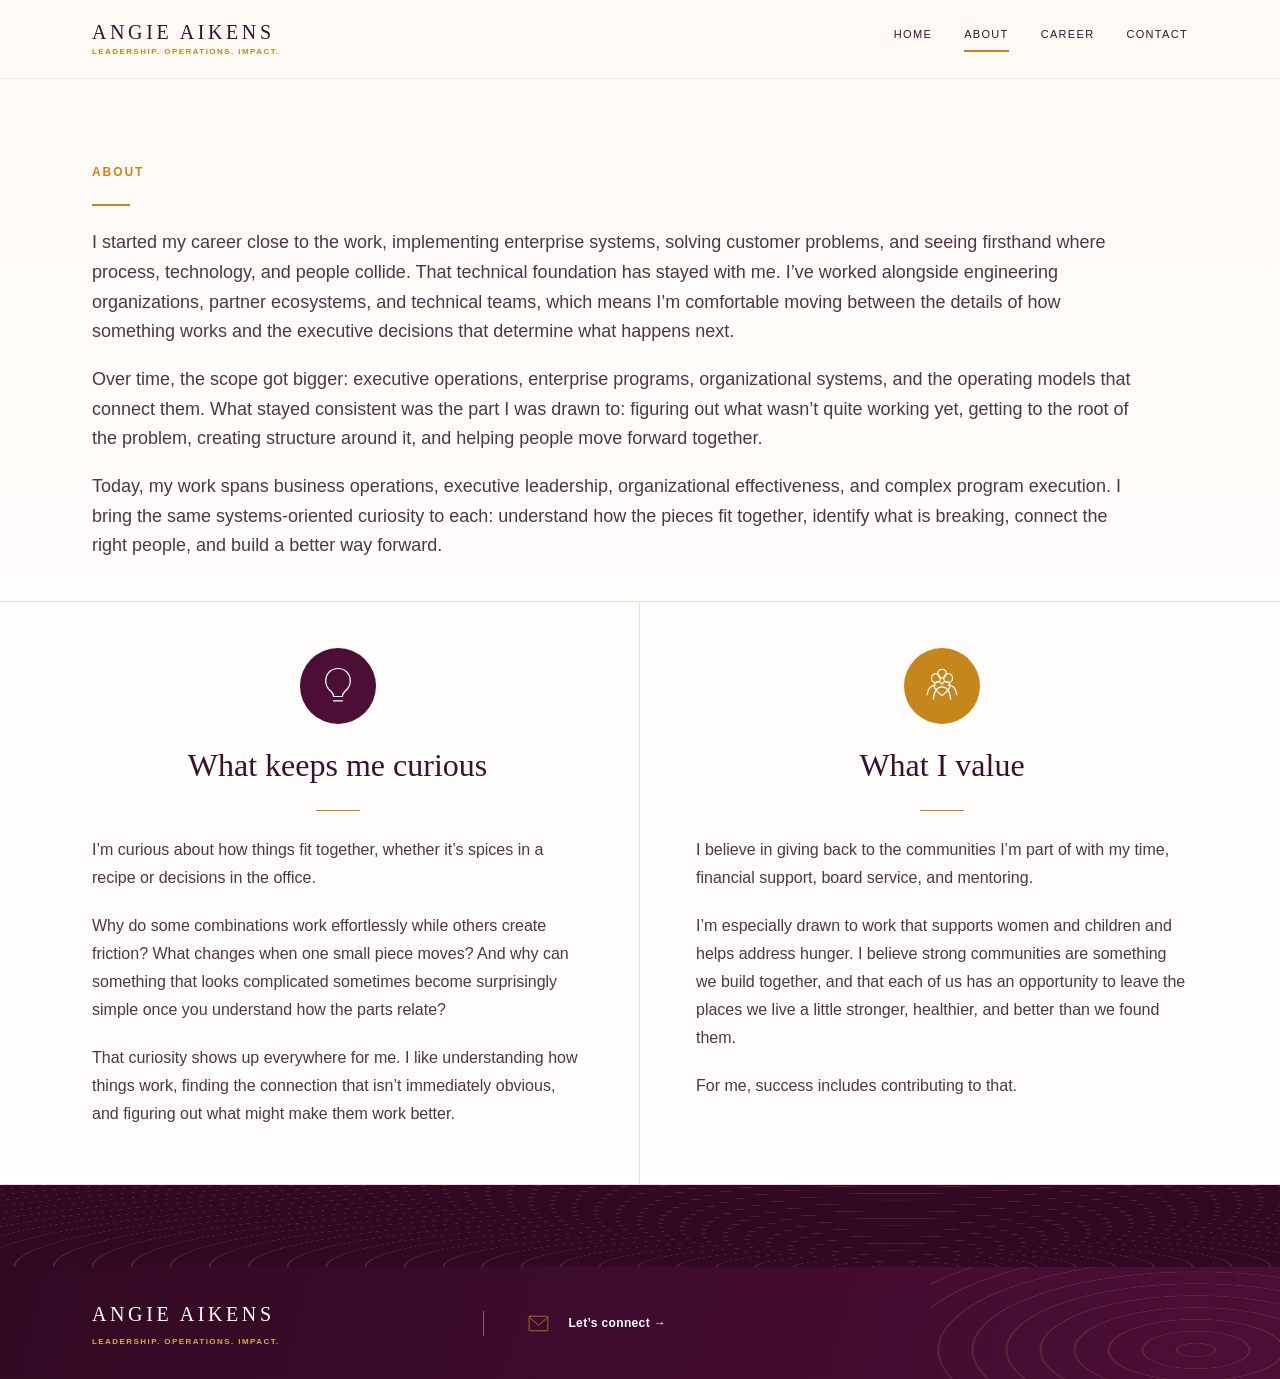
==== commit 9dd00641: "Add files via upload Refined pages" ====
--- a/about.html
+++ b/about.html
@@ -1,2 +1,11 @@
 <!DOCTYPE html>
-<html lang="en"><head><meta charset="utf-8"/><meta content="width=device-width,initial-scale=1" name="viewport"/><title>About | Angie Aikens</title><link href="styles.css" rel="stylesheet"/></head><body><header><div class="shell nav"><div class="brand-wrap"><a class="brand" href="index.html">ANGIE AIKENS</a><span class="brand-tag">Leadership. Operations. Impact.</span></div><div class="navlinks"><a class="" href="index.html">Home</a><a class="active" href="about.html">About</a><a class="" href="career.html">Career</a><a href="mailto:angieaikens@gmail.com">Contact</a></div><details class="mobile-nav"><summary>Menu</summary><div class="menu"><a class="" href="index.html">Home</a><a class="active" href="about.html">About</a><a class="" href="career.html">Career</a><a href="mailto:angieaikens@gmail.com">Contact</a></div></details></div></header><main><section class="about-intro"><div class="shell"><p class="eyebrow">About</p><div class="gold-rule"></div><div class="about-narrative"><p>I started my career close to the work, implementing systems, solving customer problems, and seeing firsthand where process, technology, and people collide.</p><p>Over time, the scope got bigger: partner ecosystems, engineering organizations, executive operations, enterprise programs, and organizational systems.</p><p>What stayed consistent was the part I was drawn to: figuring out what wasn’t quite working yet, creating structure around it, and helping people move forward together.</p><p>Today, my work sits at the intersection of business operations, leadership, organizational effectiveness, and complex program execution.</p><p>I partner with mission-driven organizations to bring clarity to complexity, strengthen systems, and enable teams to do their best work.</p></div></div></section><section class="about-panels"><div class="about-panel-grid"><article class="about-panel curious"><div class="about-icon"><svg aria-hidden="true" viewbox="0 0 48 48"><path d="M16 30c-4-3-6-7-6-12 0-8 6-14 14-14s14 6 14 14c0 5-2 9-6 12-2 2-3 4-3 6H19c0-2-1-4-3-6zM19 41h10M20 36h8"></path></svg></div><h2>What keeps me curious</h2><div class="panel-rule"></div><p>I’m curious about how things fit together, whether it’s spices in a recipe or decisions in the office.</p><p>Why do some combinations work effortlessly while others create friction? What changes when one small piece moves? And why can something that looks complicated sometimes become surprisingly simple once you understand how the parts relate?</p><p>That curiosity shows up everywhere for me. I like understanding how things work, finding the connection that isn’t immediately obvious, and figuring out what might make them work better.</p></article><article class="about-panel values"><div class="about-icon"><svg aria-hidden="true" viewbox="0 0 48 48"><circle cx="17" cy="15" r="5"></circle><circle cx="31" cy="15" r="5"></circle><circle cx="24" cy="10" r="5"></circle><path d="M7 34c1-7 5-11 10-11M41 34c-1-7-5-11-10-11M14 39c1-9 4-14 10-14s9 5 10 14"></path><path d="M24 35c-5-4-9-7-9-11 0-3 2-5 5-5 2 0 3 1 4 3 1-2 2-3 4-3 3 0 5 2 5 5 0 4-4 7-9 11z"></path></svg></div><h2>What I value</h2><div class="panel-rule"></div><p>I believe in giving back to the communities I’m part of with my time, financial support, board service, and mentoring.</p><p>I’m especially drawn to work that supports women and children and helps address hunger. I believe strong communities are something we build together, and that each of us has an opportunity to leave the places we live a little stronger, healthier, and better than we found them.</p><p>For me, success includes contributing to that.</p></article></div></section><div aria-hidden="true" class="about-topo"></div></main><footer class="site-footer"><div class="shell site-footer-grid"><div><div class="brand footer-brand">ANGIE AIKENS</div><div class="brand-tag">Leadership. Operations. Impact.</div></div><div class="footer-contact"><svg aria-hidden="true" class="inline-icon" viewbox="0 0 48 48"><rect height="28" rx="2" width="36" x="6" y="10"></rect><path d="M7 13l17 14 17-14"></path></svg><div><a class="footer-connect-link" href="mailto:angieaikens@gmail.com">Let’s connect →</a></div></div><div aria-hidden="true" class="footer-lines"></div></div></footer></body></html>+<html lang="en"><head>
+  <!-- Google tag (gtag.js) -->
+  <script async src="https://www.googletagmanager.com/gtag/js?id=G-83SC47N2FG"></script>
+  <script>
+    window.dataLayer = window.dataLayer || [];
+    function gtag(){dataLayer.push(arguments);}
+    gtag('js', new Date());
+    gtag('config', 'G-83SC47N2FG');
+  </script>
+<meta charset="utf-8"/><meta content="width=device-width,initial-scale=1" name="viewport"/><title>About | Angie Aikens</title><link href="styles.css" rel="stylesheet"/></head><body><header><div class="shell nav"><div class="brand-wrap"><a class="brand" href="index.html">ANGIE AIKENS</a><span class="brand-tag">Leadership. Operations. Impact.</span></div><div class="navlinks"><a class="" href="index.html">Home</a><a class="active" href="about.html">About</a><a class="" href="career.html">Career</a><a href="mailto:angieaikens@gmail.com">Contact</a></div><details class="mobile-nav"><summary>Menu</summary><div class="menu"><a class="" href="index.html">Home</a><a class="active" href="about.html">About</a><a class="" href="career.html">Career</a><a href="mailto:angieaikens@gmail.com">Contact</a></div></details></div></header><main><section class="about-intro"><div class="shell"><p class="eyebrow">About</p><div class="gold-rule"></div><div class="about-narrative"><p>I started my career close to the work, implementing enterprise systems, solving customer problems, and seeing firsthand where process, technology, and people collide. That technical foundation has stayed with me. I’ve worked alongside engineering organizations, partner ecosystems, and technical teams, which means I’m comfortable moving between the details of how something works and the executive decisions that determine what happens next.</p><p>Over time, the scope got bigger: executive operations, enterprise programs, organizational systems, and the operating models that connect them. What stayed consistent was the part I was drawn to: figuring out what wasn’t quite working yet, getting to the root of the problem, creating structure around it, and helping people move forward together.</p><p>Today, my work spans business operations, executive leadership, organizational effectiveness, and complex program execution. I bring the same systems-oriented curiosity to each: understand how the pieces fit together, identify what is breaking, connect the right people, and build a better way forward.</p></div></div></section><section class="about-panels"><div class="about-panel-grid"><article class="about-panel curious"><div class="about-icon"><svg aria-hidden="true" viewbox="0 0 48 48"><path d="M16 30c-4-3-6-7-6-12 0-8 6-14 14-14s14 6 14 14c0 5-2 9-6 12-2 2-3 4-3 6H19c0-2-1-4-3-6zM19 41h10M20 36h8"></path></svg></div><h2>What keeps me curious</h2><div class="panel-rule"></div><p>I’m curious about how things fit together, whether it’s spices in a recipe or decisions in the office.</p><p>Why do some combinations work effortlessly while others create friction? What changes when one small piece moves? And why can something that looks complicated sometimes become surprisingly simple once you understand how the parts relate?</p><p>That curiosity shows up everywhere for me. I like understanding how things work, finding the connection that isn’t immediately obvious, and figuring out what might make them work better.</p></article><article class="about-panel values"><div class="about-icon"><svg aria-hidden="true" viewbox="0 0 48 48"><circle cx="17" cy="15" r="5"></circle><circle cx="31" cy="15" r="5"></circle><circle cx="24" cy="10" r="5"></circle><path d="M7 34c1-7 5-11 10-11M41 34c-1-7-5-11-10-11M14 39c1-9 4-14 10-14s9 5 10 14"></path><path d="M24 35c-5-4-9-7-9-11 0-3 2-5 5-5 2 0 3 1 4 3 1-2 2-3 4-3 3 0 5 2 5 5 0 4-4 7-9 11z"></path></svg></div><h2>What I value</h2><div class="panel-rule"></div><p>I believe in giving back to the communities I’m part of with my time, financial support, board service, and mentoring.</p><p>I’m especially drawn to work that supports women and children and helps address hunger. I believe strong communities are something we build together, and that each of us has an opportunity to leave the places we live a little stronger, healthier, and better than we found them.</p><p>For me, success includes contributing to that.</p></article></div></section><div aria-hidden="true" class="about-topo"></div></main><footer class="site-footer"><div class="shell site-footer-grid"><div><div class="brand footer-brand">ANGIE AIKENS</div><div class="brand-tag">Leadership. Operations. Impact.</div></div><div class="footer-contact"><svg aria-hidden="true" class="inline-icon" viewbox="0 0 48 48"><rect height="28" rx="2" width="36" x="6" y="10"></rect><path d="M7 13l17 14 17-14"></path></svg><div><a class="footer-connect-link" href="mailto:angieaikens@gmail.com">Let’s connect →</a></div></div><div aria-hidden="true" class="footer-lines"></div></div></footer></body></html>
--- a/styles.css
+++ b/styles.css
@@ -124,3 +124,21 @@
 .hero-photo img{display:block;width:100%;height:100%;min-height:560px;object-fit:cover;object-position:center center;}
 @media(max-width:900px){.hero-photo{margin:0 -24px;min-height:390px}.hero-photo img{min-height:390px;object-position:center center}}
 @media(max-width:600px){.hero-photo{margin:0 -18px;min-height:300px}.hero-photo img{min-height:300px;object-position:center center}}
+
+/* v6: dedicated case-study landing page and clearer Rapid Response playbook visual */
+.case-studies-index{padding-top:72px;padding-bottom:78px}
+.case-studies-title{font:400 clamp(44px,5vw,68px)/1.04 Georgia,'Times New Roman',serif;color:var(--ink);margin:8px 0 16px;letter-spacing:-.02em}
+.case-studies-lede{max-width:820px;font-size:17px;line-height:1.7;color:var(--ink2);margin:0 0 34px}
+.playbook-visual{color:var(--plum)}
+.playbook-visual svg{stroke-width:1.45}
+#work{scroll-margin-top:90px}
+@media(max-width:700px){.case-studies-index{padding-top:45px}.case-studies-title{font-size:42px}.case-studies-lede{font-size:15px}}
+
+/* Seniority review v8 */
+.enterprise-positioning{margin-top:1.1rem;max-width:760px;font-weight:600;color:var(--plum,#4D0E36);font-size:1.02rem;line-height:1.65}
+@media (max-width: 760px){.enterprise-positioning{max-width:none;font-size:1rem}}
+
+/* v11 About rhythm refinement */
+.about-intro{padding-bottom:40px}
+.about-narrative p{margin-bottom:18px;line-height:1.65}
+@media(max-width:600px){.about-narrative p{line-height:1.62;margin-bottom:16px}}
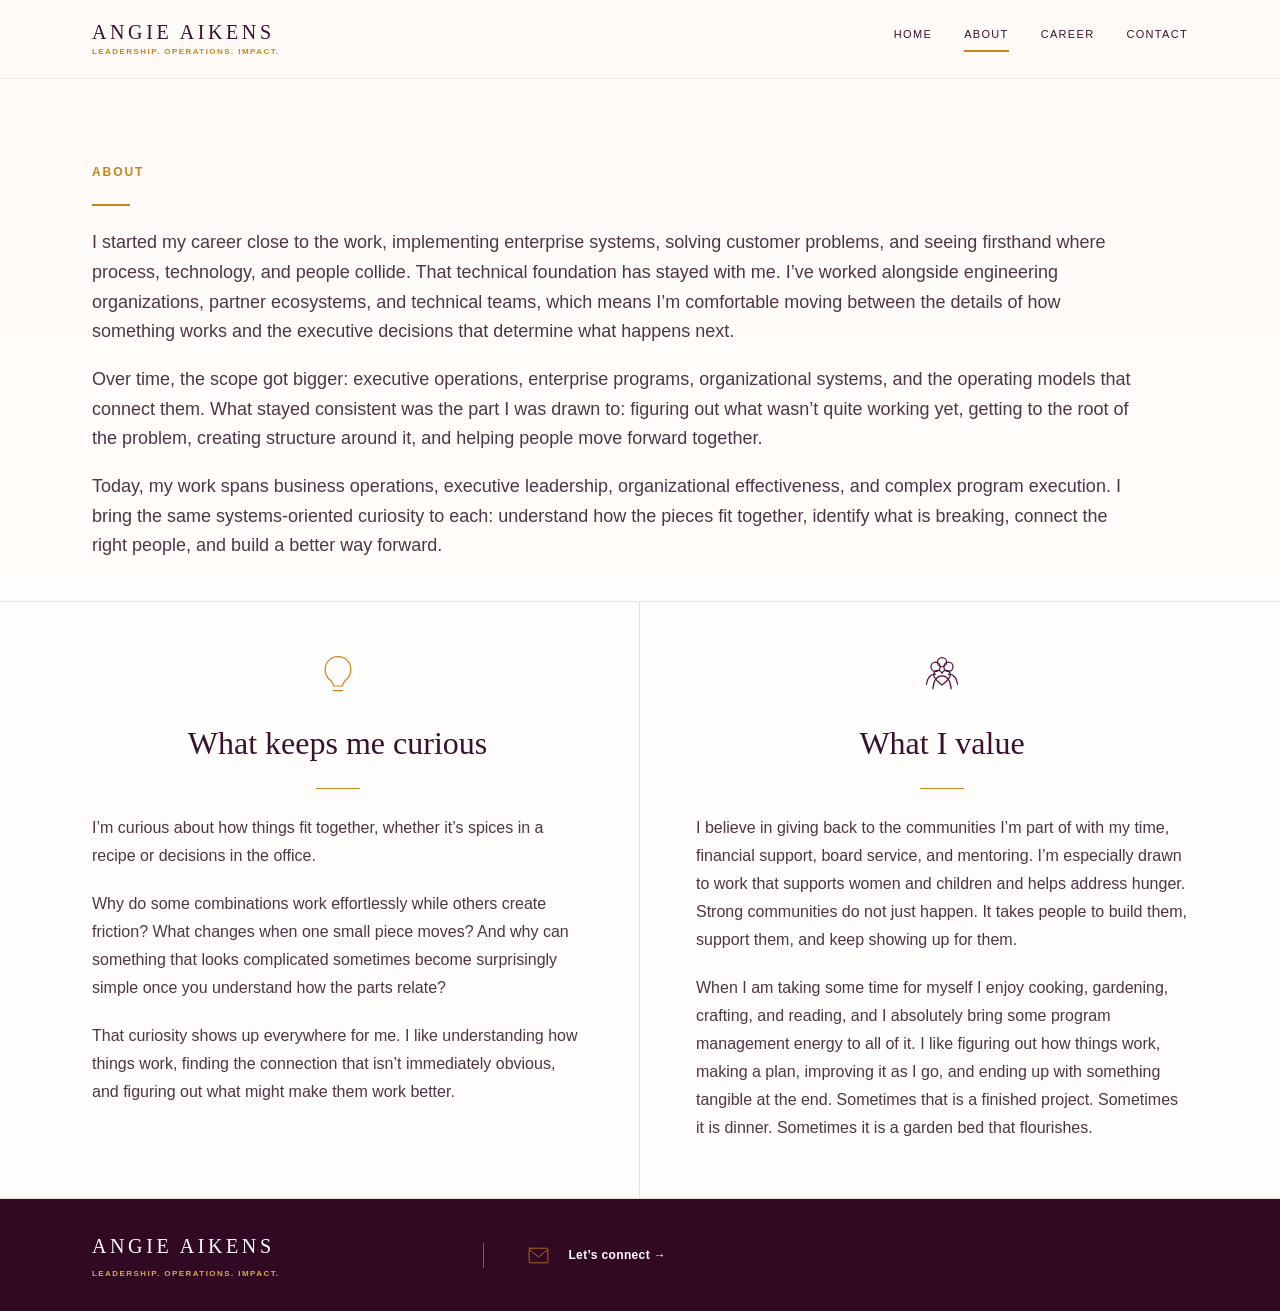
==== commit c9b7a4a2: "Add files via upload updates" ====
--- a/about.html
+++ b/about.html
@@ -8,4 +8,4 @@
     gtag('js', new Date());
     gtag('config', 'G-83SC47N2FG');
   </script>
-<meta charset="utf-8"/><meta content="width=device-width,initial-scale=1" name="viewport"/><title>About | Angie Aikens</title><link href="styles.css" rel="stylesheet"/></head><body><header><div class="shell nav"><div class="brand-wrap"><a class="brand" href="index.html">ANGIE AIKENS</a><span class="brand-tag">Leadership. Operations. Impact.</span></div><div class="navlinks"><a class="" href="index.html">Home</a><a class="active" href="about.html">About</a><a class="" href="career.html">Career</a><a href="mailto:angieaikens@gmail.com">Contact</a></div><details class="mobile-nav"><summary>Menu</summary><div class="menu"><a class="" href="index.html">Home</a><a class="active" href="about.html">About</a><a class="" href="career.html">Career</a><a href="mailto:angieaikens@gmail.com">Contact</a></div></details></div></header><main><section class="about-intro"><div class="shell"><p class="eyebrow">About</p><div class="gold-rule"></div><div class="about-narrative"><p>I started my career close to the work, implementing enterprise systems, solving customer problems, and seeing firsthand where process, technology, and people collide. That technical foundation has stayed with me. I’ve worked alongside engineering organizations, partner ecosystems, and technical teams, which means I’m comfortable moving between the details of how something works and the executive decisions that determine what happens next.</p><p>Over time, the scope got bigger: executive operations, enterprise programs, organizational systems, and the operating models that connect them. What stayed consistent was the part I was drawn to: figuring out what wasn’t quite working yet, getting to the root of the problem, creating structure around it, and helping people move forward together.</p><p>Today, my work spans business operations, executive leadership, organizational effectiveness, and complex program execution. I bring the same systems-oriented curiosity to each: understand how the pieces fit together, identify what is breaking, connect the right people, and build a better way forward.</p></div></div></section><section class="about-panels"><div class="about-panel-grid"><article class="about-panel curious"><div class="about-icon"><svg aria-hidden="true" viewbox="0 0 48 48"><path d="M16 30c-4-3-6-7-6-12 0-8 6-14 14-14s14 6 14 14c0 5-2 9-6 12-2 2-3 4-3 6H19c0-2-1-4-3-6zM19 41h10M20 36h8"></path></svg></div><h2>What keeps me curious</h2><div class="panel-rule"></div><p>I’m curious about how things fit together, whether it’s spices in a recipe or decisions in the office.</p><p>Why do some combinations work effortlessly while others create friction? What changes when one small piece moves? And why can something that looks complicated sometimes become surprisingly simple once you understand how the parts relate?</p><p>That curiosity shows up everywhere for me. I like understanding how things work, finding the connection that isn’t immediately obvious, and figuring out what might make them work better.</p></article><article class="about-panel values"><div class="about-icon"><svg aria-hidden="true" viewbox="0 0 48 48"><circle cx="17" cy="15" r="5"></circle><circle cx="31" cy="15" r="5"></circle><circle cx="24" cy="10" r="5"></circle><path d="M7 34c1-7 5-11 10-11M41 34c-1-7-5-11-10-11M14 39c1-9 4-14 10-14s9 5 10 14"></path><path d="M24 35c-5-4-9-7-9-11 0-3 2-5 5-5 2 0 3 1 4 3 1-2 2-3 4-3 3 0 5 2 5 5 0 4-4 7-9 11z"></path></svg></div><h2>What I value</h2><div class="panel-rule"></div><p>I believe in giving back to the communities I’m part of with my time, financial support, board service, and mentoring.</p><p>I’m especially drawn to work that supports women and children and helps address hunger. I believe strong communities are something we build together, and that each of us has an opportunity to leave the places we live a little stronger, healthier, and better than we found them.</p><p>For me, success includes contributing to that.</p></article></div></section><div aria-hidden="true" class="about-topo"></div></main><footer class="site-footer"><div class="shell site-footer-grid"><div><div class="brand footer-brand">ANGIE AIKENS</div><div class="brand-tag">Leadership. Operations. Impact.</div></div><div class="footer-contact"><svg aria-hidden="true" class="inline-icon" viewbox="0 0 48 48"><rect height="28" rx="2" width="36" x="6" y="10"></rect><path d="M7 13l17 14 17-14"></path></svg><div><a class="footer-connect-link" href="mailto:angieaikens@gmail.com">Let’s connect →</a></div></div><div aria-hidden="true" class="footer-lines"></div></div></footer></body></html>+<meta charset="utf-8"/><meta content="width=device-width,initial-scale=1" name="viewport"/><title>About | Angie Aikens</title><link href="styles.css" rel="stylesheet"/></head><body><header><div class="shell nav"><div class="brand-wrap"><a class="brand" href="index.html">ANGIE AIKENS</a><span class="brand-tag">Leadership. Operations. Impact.</span></div><div class="navlinks"><a class="" href="index.html">Home</a><a class="active" href="about.html">About</a><a class="" href="career.html">Career</a><a href="mailto:angieaikens@gmail.com">Contact</a></div><details class="mobile-nav"><summary>Menu</summary><div class="menu"><a class="" href="index.html">Home</a><a class="active" href="about.html">About</a><a class="" href="career.html">Career</a><a href="mailto:angieaikens@gmail.com">Contact</a></div></details></div></header><main><section class="about-intro"><div class="shell"><p class="eyebrow">About</p><div class="gold-rule"></div><div class="about-narrative"><p>I started my career close to the work, implementing enterprise systems, solving customer problems, and seeing firsthand where process, technology, and people collide. That technical foundation has stayed with me. I’ve worked alongside engineering organizations, partner ecosystems, and technical teams, which means I’m comfortable moving between the details of how something works and the executive decisions that determine what happens next.</p><p>Over time, the scope got bigger: executive operations, enterprise programs, organizational systems, and the operating models that connect them. What stayed consistent was the part I was drawn to: figuring out what wasn’t quite working yet, getting to the root of the problem, creating structure around it, and helping people move forward together.</p><p>Today, my work spans business operations, executive leadership, organizational effectiveness, and complex program execution. I bring the same systems-oriented curiosity to each: understand how the pieces fit together, identify what is breaking, connect the right people, and build a better way forward.</p></div></div></section><section class="about-panels"><div class="about-panel-grid"><article class="about-panel curious"><div class="about-icon"><svg aria-hidden="true" viewbox="0 0 48 48"><path d="M16 30c-4-3-6-7-6-12 0-8 6-14 14-14s14 6 14 14c0 5-2 9-6 12-2 2-3 4-3 6H19c0-2-1-4-3-6zM19 41h10M20 36h8"></path></svg></div><h2>What keeps me curious</h2><div class="panel-rule"></div><p>I’m curious about how things fit together, whether it’s spices in a recipe or decisions in the office.</p><p>Why do some combinations work effortlessly while others create friction? What changes when one small piece moves? And why can something that looks complicated sometimes become surprisingly simple once you understand how the parts relate?</p><p>That curiosity shows up everywhere for me. I like understanding how things work, finding the connection that isn’t immediately obvious, and figuring out what might make them work better.</p></article><article class="about-panel values"><div class="about-icon"><svg aria-hidden="true" viewbox="0 0 48 48"><circle cx="17" cy="15" r="5"></circle><circle cx="31" cy="15" r="5"></circle><circle cx="24" cy="10" r="5"></circle><path d="M7 34c1-7 5-11 10-11M41 34c-1-7-5-11-10-11M14 39c1-9 4-14 10-14s9 5 10 14"></path><path d="M24 35c-5-4-9-7-9-11 0-3 2-5 5-5 2 0 3 1 4 3 1-2 2-3 4-3 3 0 5 2 5 5 0 4-4 7-9 11z"></path></svg></div><h2>What I value</h2><div class="panel-rule"></div><p>I believe in giving back to the communities I’m part of with my time, financial support, board service, and mentoring. I’m especially drawn to work that supports women and children and helps address hunger. Strong communities do not just happen. It takes people to build them, support them, and keep showing up for them.</p><p>When I am taking some time for myself I enjoy cooking, gardening, crafting, and reading, and I absolutely bring some program management energy to all of it. I like figuring out how things work, making a plan, improving it as I go, and ending up with something tangible at the end. Sometimes that is a finished project. Sometimes it is dinner. Sometimes it is a garden bed that flourishes.</p></article></div></section></main><footer class="site-footer"><div class="shell site-footer-grid"><div><div class="brand footer-brand">ANGIE AIKENS</div><div class="brand-tag">Leadership. Operations. Impact.</div></div><div class="footer-contact"><svg aria-hidden="true" class="inline-icon" viewbox="0 0 48 48"><rect height="28" rx="2" width="36" x="6" y="10"></rect><path d="M7 13l17 14 17-14"></path></svg><div><a class="footer-connect-link" href="mailto:angieaikens@gmail.com">Let’s connect →</a></div></div></div></footer></body></html>
--- a/styles.css
+++ b/styles.css
@@ -142,3 +142,103 @@
 .about-intro{padding-bottom:40px}
 .about-narrative p{margin-bottom:18px;line-height:1.65}
 @media(max-width:600px){.about-narrative p{line-height:1.62;margin-bottom:16px}}
+
+
+/* ==========================================================
+   2026-10 consolidated Angie site refinements
+   Preserve Corporate Angie typography, spacing, and palette.
+   ========================================================== */
+
+/* Solid site framing: no decorative radial/ripple motifs at page bottoms. */
+.site-footer{
+  background:var(--plum-deep)!important;
+}
+.site-footer .footer-lines{
+  display:none!important;
+}
+.about-topo{
+  display:none!important;
+}
+
+/* Approved About icon treatment: content icons remain, circular badges do not. */
+.about-icon{
+  width:54px!important;
+  height:54px!important;
+  border-radius:0!important;
+  background:transparent!important;
+  display:grid;
+  place-items:center;
+  margin:0 auto 16px;
+}
+.about-icon svg{
+  width:44px!important;
+  height:44px!important;
+  stroke-width:1.35!important;
+}
+.about-panel.curious .about-icon{
+  background:transparent!important;
+  color:var(--gold)!important;
+}
+.about-panel.values .about-icon{
+  background:transparent!important;
+  color:var(--plum)!important;
+}
+
+/* Career hero: centered, editorial, no right-side card or decorative motif. */
+.career-hero-centered{
+  background:var(--paper)!important;
+  padding:72px 0 64px!important;
+}
+.career-hero-copy{
+  max-width:900px;
+  margin:0 auto;
+  text-align:center;
+}
+.career-hero-centered .eyebrow{
+  text-align:center;
+}
+.career-hero-centered .gold-rule.center{
+  margin:20px auto 26px;
+}
+.career-hero-centered h1{
+  max-width:850px;
+  margin:0 auto 24px;
+  font-size:clamp(52px,6.5vw,80px);
+  line-height:1.02;
+  font-weight:400;
+  color:var(--ink);
+}
+.career-hero-centered .career-lede{
+  max-width:760px!important;
+  margin:0 auto;
+  text-align:center;
+  font-size:19px;
+  line-height:1.65;
+}
+
+/* Keep Core Areas as one clean line; preserve original copy and keyword density. */
+.career-impact-grid{
+  grid-template-columns:repeat(4,1fr);
+}
+.career-impact-grid article{
+  padding:0 30px;
+}
+
+/* Career closing: use the approved statement and a solid plum band. */
+.career-close{
+  background:var(--plum-deep)!important;
+}
+.career-close p{
+  max-width:960px;
+  margin-left:auto;
+  margin-right:auto;
+  font-style:normal;
+  line-height:1.5;
+}
+
+/* Avoid gradients/radial decoration in page-end framing. */
+@media(max-width:900px){
+  .career-hero-centered{
+    padding:54px 0 48px!important;
+  }
+}
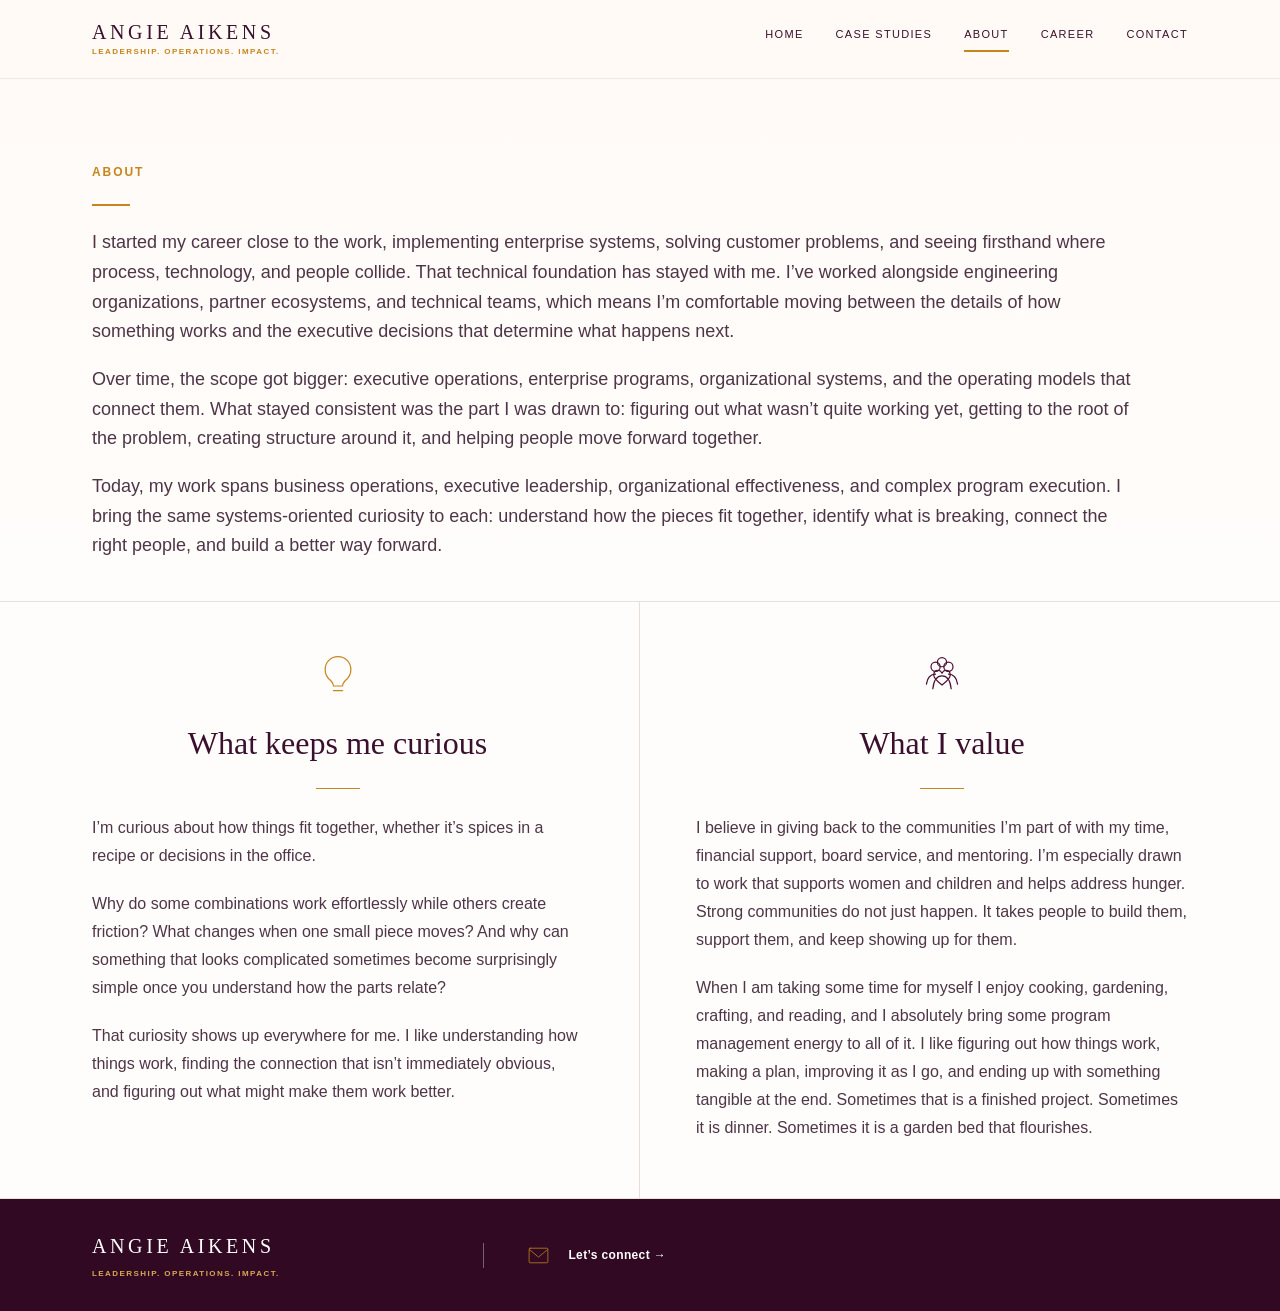
==== commit 8db74c27: "Add files via upload" ====
--- a/about.html
+++ b/about.html
@@ -8,4 +8,4 @@
     gtag('js', new Date());
     gtag('config', 'G-83SC47N2FG');
   </script>
-<meta charset="utf-8"/><meta content="width=device-width,initial-scale=1" name="viewport"/><title>About | Angie Aikens</title><link href="styles.css" rel="stylesheet"/></head><body><header><div class="shell nav"><div class="brand-wrap"><a class="brand" href="index.html">ANGIE AIKENS</a><span class="brand-tag">Leadership. Operations. Impact.</span></div><div class="navlinks"><a class="" href="index.html">Home</a><a class="active" href="about.html">About</a><a class="" href="career.html">Career</a><a href="mailto:angieaikens@gmail.com">Contact</a></div><details class="mobile-nav"><summary>Menu</summary><div class="menu"><a class="" href="index.html">Home</a><a class="active" href="about.html">About</a><a class="" href="career.html">Career</a><a href="mailto:angieaikens@gmail.com">Contact</a></div></details></div></header><main><section class="about-intro"><div class="shell"><p class="eyebrow">About</p><div class="gold-rule"></div><div class="about-narrative"><p>I started my career close to the work, implementing enterprise systems, solving customer problems, and seeing firsthand where process, technology, and people collide. That technical foundation has stayed with me. I’ve worked alongside engineering organizations, partner ecosystems, and technical teams, which means I’m comfortable moving between the details of how something works and the executive decisions that determine what happens next.</p><p>Over time, the scope got bigger: executive operations, enterprise programs, organizational systems, and the operating models that connect them. What stayed consistent was the part I was drawn to: figuring out what wasn’t quite working yet, getting to the root of the problem, creating structure around it, and helping people move forward together.</p><p>Today, my work spans business operations, executive leadership, organizational effectiveness, and complex program execution. I bring the same systems-oriented curiosity to each: understand how the pieces fit together, identify what is breaking, connect the right people, and build a better way forward.</p></div></div></section><section class="about-panels"><div class="about-panel-grid"><article class="about-panel curious"><div class="about-icon"><svg aria-hidden="true" viewbox="0 0 48 48"><path d="M16 30c-4-3-6-7-6-12 0-8 6-14 14-14s14 6 14 14c0 5-2 9-6 12-2 2-3 4-3 6H19c0-2-1-4-3-6zM19 41h10M20 36h8"></path></svg></div><h2>What keeps me curious</h2><div class="panel-rule"></div><p>I’m curious about how things fit together, whether it’s spices in a recipe or decisions in the office.</p><p>Why do some combinations work effortlessly while others create friction? What changes when one small piece moves? And why can something that looks complicated sometimes become surprisingly simple once you understand how the parts relate?</p><p>That curiosity shows up everywhere for me. I like understanding how things work, finding the connection that isn’t immediately obvious, and figuring out what might make them work better.</p></article><article class="about-panel values"><div class="about-icon"><svg aria-hidden="true" viewbox="0 0 48 48"><circle cx="17" cy="15" r="5"></circle><circle cx="31" cy="15" r="5"></circle><circle cx="24" cy="10" r="5"></circle><path d="M7 34c1-7 5-11 10-11M41 34c-1-7-5-11-10-11M14 39c1-9 4-14 10-14s9 5 10 14"></path><path d="M24 35c-5-4-9-7-9-11 0-3 2-5 5-5 2 0 3 1 4 3 1-2 2-3 4-3 3 0 5 2 5 5 0 4-4 7-9 11z"></path></svg></div><h2>What I value</h2><div class="panel-rule"></div><p>I believe in giving back to the communities I’m part of with my time, financial support, board service, and mentoring. I’m especially drawn to work that supports women and children and helps address hunger. Strong communities do not just happen. It takes people to build them, support them, and keep showing up for them.</p><p>When I am taking some time for myself I enjoy cooking, gardening, crafting, and reading, and I absolutely bring some program management energy to all of it. I like figuring out how things work, making a plan, improving it as I go, and ending up with something tangible at the end. Sometimes that is a finished project. Sometimes it is dinner. Sometimes it is a garden bed that flourishes.</p></article></div></section></main><footer class="site-footer"><div class="shell site-footer-grid"><div><div class="brand footer-brand">ANGIE AIKENS</div><div class="brand-tag">Leadership. Operations. Impact.</div></div><div class="footer-contact"><svg aria-hidden="true" class="inline-icon" viewbox="0 0 48 48"><rect height="28" rx="2" width="36" x="6" y="10"></rect><path d="M7 13l17 14 17-14"></path></svg><div><a class="footer-connect-link" href="mailto:angieaikens@gmail.com">Let’s connect →</a></div></div></div></footer></body></html>+<meta charset="utf-8"/><meta content="width=device-width,initial-scale=1" name="viewport"/><title>About | Angie Aikens</title><link href="styles.css" rel="stylesheet"/></head><body><header><div class="shell nav"><div class="brand-wrap"><a class="brand" href="index.html">ANGIE AIKENS</a><span class="brand-tag">Leadership. Operations. Impact.</span></div><div class="navlinks"><a class="" href="index.html">Home</a><a class="" href="case-studies.html">Case Studies</a><a class="active" href="about.html">About</a><a class="" href="career.html">Career</a><a href="mailto:angieaikens@gmail.com">Contact</a></div><details class="mobile-nav"><summary>Menu</summary><div class="menu"><a class="" href="index.html">Home</a><a class="" href="case-studies.html">Case Studies</a><a class="active" href="about.html">About</a><a class="" href="career.html">Career</a><a href="mailto:angieaikens@gmail.com">Contact</a></div></details></div></header><main><section class="about-intro"><div class="shell"><p class="eyebrow">About</p><div class="gold-rule"></div><div class="about-narrative"><p>I started my career close to the work, implementing enterprise systems, solving customer problems, and seeing firsthand where process, technology, and people collide. That technical foundation has stayed with me. I’ve worked alongside engineering organizations, partner ecosystems, and technical teams, which means I’m comfortable moving between the details of how something works and the executive decisions that determine what happens next.</p><p>Over time, the scope got bigger: executive operations, enterprise programs, organizational systems, and the operating models that connect them. What stayed consistent was the part I was drawn to: figuring out what wasn’t quite working yet, getting to the root of the problem, creating structure around it, and helping people move forward together.</p><p>Today, my work spans business operations, executive leadership, organizational effectiveness, and complex program execution. I bring the same systems-oriented curiosity to each: understand how the pieces fit together, identify what is breaking, connect the right people, and build a better way forward.</p></div></div></section><section class="about-panels"><div class="about-panel-grid"><article class="about-panel curious"><div class="about-icon"><svg aria-hidden="true" viewbox="0 0 48 48"><path d="M16 30c-4-3-6-7-6-12 0-8 6-14 14-14s14 6 14 14c0 5-2 9-6 12-2 2-3 4-3 6H19c0-2-1-4-3-6zM19 41h10M20 36h8"></path></svg></div><h2>What keeps me curious</h2><div class="panel-rule"></div><p>I’m curious about how things fit together, whether it’s spices in a recipe or decisions in the office.</p><p>Why do some combinations work effortlessly while others create friction? What changes when one small piece moves? And why can something that looks complicated sometimes become surprisingly simple once you understand how the parts relate?</p><p>That curiosity shows up everywhere for me. I like understanding how things work, finding the connection that isn’t immediately obvious, and figuring out what might make them work better.</p></article><article class="about-panel values"><div class="about-icon"><svg aria-hidden="true" viewbox="0 0 48 48"><circle cx="17" cy="15" r="5"></circle><circle cx="31" cy="15" r="5"></circle><circle cx="24" cy="10" r="5"></circle><path d="M7 34c1-7 5-11 10-11M41 34c-1-7-5-11-10-11M14 39c1-9 4-14 10-14s9 5 10 14"></path><path d="M24 35c-5-4-9-7-9-11 0-3 2-5 5-5 2 0 3 1 4 3 1-2 2-3 4-3 3 0 5 2 5 5 0 4-4 7-9 11z"></path></svg></div><h2>What I value</h2><div class="panel-rule"></div><p>I believe in giving back to the communities I’m part of with my time, financial support, board service, and mentoring. I’m especially drawn to work that supports women and children and helps address hunger. Strong communities do not just happen. It takes people to build them, support them, and keep showing up for them.</p><p>When I am taking some time for myself I enjoy cooking, gardening, crafting, and reading, and I absolutely bring some program management energy to all of it. I like figuring out how things work, making a plan, improving it as I go, and ending up with something tangible at the end. Sometimes that is a finished project. Sometimes it is dinner. Sometimes it is a garden bed that flourishes.</p></article></div></section></main><footer class="site-footer"><div class="shell site-footer-grid"><div><div class="brand footer-brand">ANGIE AIKENS</div><div class="brand-tag">Leadership. Operations. Impact.</div></div><div class="footer-contact"><svg aria-hidden="true" class="inline-icon" viewbox="0 0 48 48"><rect height="28" rx="2" width="36" x="6" y="10"></rect><path d="M7 13l17 14 17-14"></path></svg><div><a class="footer-connect-link" href="mailto:angieaikens@gmail.com">Let’s connect →</a></div></div></div></footer></body></html>
--- a/styles.css
+++ b/styles.css
@@ -242,3 +242,75 @@
     padding:54px 0 48px!important;
   }
 }
+
+
+/* ==========================================================
+   Case Studies system — consolidated 2026-10
+   ========================================================== */
+.case-index-grid{display:grid;grid-template-columns:1fr 1fr;gap:18px;margin-top:34px}
+.case-index-card{display:block;border:1px solid var(--line);background:linear-gradient(180deg,#fffaf7,#fbf0ea);padding:26px;min-height:320px;position:relative}
+.case-index-num{font:400 13px Georgia,serif;color:var(--gold);margin-bottom:10px}
+.case-index-card h2{font:400 30px/1.08 Georgia,serif;margin:0 0 10px;color:var(--ink)}
+.case-index-meta{font-size:9px;letter-spacing:.09em;text-transform:uppercase;color:var(--muted);margin-bottom:16px}
+.case-index-card p{font-size:14px;line-height:1.65;color:var(--ink2);max-width:560px}
+.case-index-proof{display:flex;align-items:baseline;gap:12px;border-top:1px solid #e8cda5;border-bottom:1px solid #e8cda5;padding:13px 0;margin:20px 0 14px}
+.case-index-proof strong{font:400 32px Georgia,serif;color:var(--ink)}
+.case-index-proof span{font-size:9px;text-transform:uppercase;letter-spacing:.1em}
+.case-index-link{font-size:9px;letter-spacing:.11em;text-transform:uppercase;font-weight:700;color:var(--ink)}
+
+.case-standard-hero{background:var(--paper);padding:48px 0 34px;border-bottom:1px solid var(--line)}
+.case-standard-hero h1{font-size:clamp(48px,6vw,72px);line-height:1.03;font-weight:400;margin:12px 0 14px}
+.case-standard-intro{max-width:860px;font-size:16px;line-height:1.7;color:var(--ink2);margin:20px 0 0}
+.case-metric-band{background:var(--plum-deep);color:#fff}
+.case-metric-grid{display:grid;grid-template-columns:repeat(3,1fr)}
+.case-metric{text-align:center;padding:22px 18px;position:relative}
+.case-metric:not(:last-child):after{content:"";position:absolute;right:0;top:18px;bottom:18px;width:1px;background:rgba(255,255,255,.18)}
+.case-metric strong{display:block;font:400 34px Georgia,serif;line-height:1;color:#fff}
+.case-metric span{display:block;margin-top:7px;font-size:9.5px;text-transform:uppercase;letter-spacing:.12em;color:#f8e8e2}
+
+.case-standard-section{padding:44px 0;border-bottom:1px solid var(--line);background:var(--paper)}
+.case-standard-grid{display:grid;grid-template-columns:.92fr 1.08fr;gap:52px;align-items:center}
+.case-standard-copy h2{font:400 30px/1.25 Georgia,serif;color:var(--ink);margin:8px 0 15px}
+.case-standard-copy p{font-size:14px;line-height:1.72;color:var(--ink2);margin:0 0 13px}
+.case-standard-visual{min-width:0}
+.case-visual-card{background:var(--soft);border:1px solid var(--line);padding:24px}
+.case-visual-card>p{text-align:center;font:400 15px Georgia,serif;color:var(--ink);margin:17px 0 0}
+.visual-flow{display:grid;gap:7px}
+.visual-flow span{border:1px solid #d9b98f;background:#fffaf7;padding:13px 8px;text-align:center;font-size:9px;text-transform:uppercase;letter-spacing:.08em;color:var(--ink);position:relative}
+.visual-flow.six{grid-template-columns:repeat(6,1fr)}
+.visual-flow.five{grid-template-columns:repeat(5,1fr)}
+.visual-flow.four{grid-template-columns:repeat(4,1fr)}
+.case-list-card strong,.gov-mini>strong{display:block;font:400 21px Georgia,serif;color:var(--ink);margin-bottom:14px}
+.case-list-card ul{margin:0;padding-left:18px;color:var(--ink2)}
+.case-list-card li{font-size:13px;line-height:1.65;margin:6px 0}
+.phase-row{display:flex;align-items:center;justify-content:space-between;gap:10px;text-align:center}
+.phase-row span{flex:1;border:1px solid #d9b98f;background:#fffaf7;padding:14px 8px;font-size:10px;text-transform:uppercase;letter-spacing:.08em}
+.phase-row b{color:var(--gold);font-size:20px;font-weight:400}
+.stat-pair{display:grid;grid-template-columns:1fr 1fr;gap:1px;background:var(--line);padding:0}
+.stat-pair span{background:var(--soft);padding:28px;text-align:center}
+.stat-pair strong{display:block;font:400 38px Georgia,serif;color:var(--ink)}
+.stat-pair small{display:block;font-size:9px;text-transform:uppercase;letter-spacing:.1em;margin-top:6px;color:var(--muted)}
+.rhythm-mini{display:grid;grid-template-columns:1fr auto 1fr;gap:15px;align-items:center}
+.rhythm-mini>div{display:grid;gap:8px}
+.rhythm-mini>div>strong{font:400 18px Georgia,serif;text-align:center;color:var(--ink)}
+.rhythm-mini>div>span{border:1px solid var(--line);background:#fffaf7;padding:10px;text-align:center;font-size:10px;text-transform:uppercase;letter-spacing:.06em}
+.rhythm-mini>b{color:var(--gold);font-size:24px;font-weight:400}
+.case-standard-results{padding:38px 0 42px;background:#fff8f4;text-align:center}
+.case-standard-close{max-width:850px;margin:12px auto 24px;font:400 20px/1.55 Georgia,serif;color:var(--ink)}
+.case-standard-actions{justify-content:center}
+
+@media(max-width:900px){
+  .case-index-grid{grid-template-columns:1fr}
+  .case-standard-grid{grid-template-columns:1fr;gap:26px}
+  .visual-flow.six,.visual-flow.five{grid-template-columns:repeat(3,1fr)}
+}
+@media(max-width:600px){
+  .case-metric-grid{grid-template-columns:1fr}
+  .case-metric:not(:last-child):after{display:none}
+  .case-metric:not(:last-child){border-bottom:1px solid rgba(255,255,255,.16)}
+  .visual-flow.six,.visual-flow.five,.visual-flow.four{grid-template-columns:1fr 1fr}
+  .phase-row{display:grid;grid-template-columns:1fr}
+  .phase-row b{transform:rotate(90deg)}
+  .stat-pair,.rhythm-mini{grid-template-columns:1fr}
+  .rhythm-mini>b{transform:rotate(90deg)}
+}
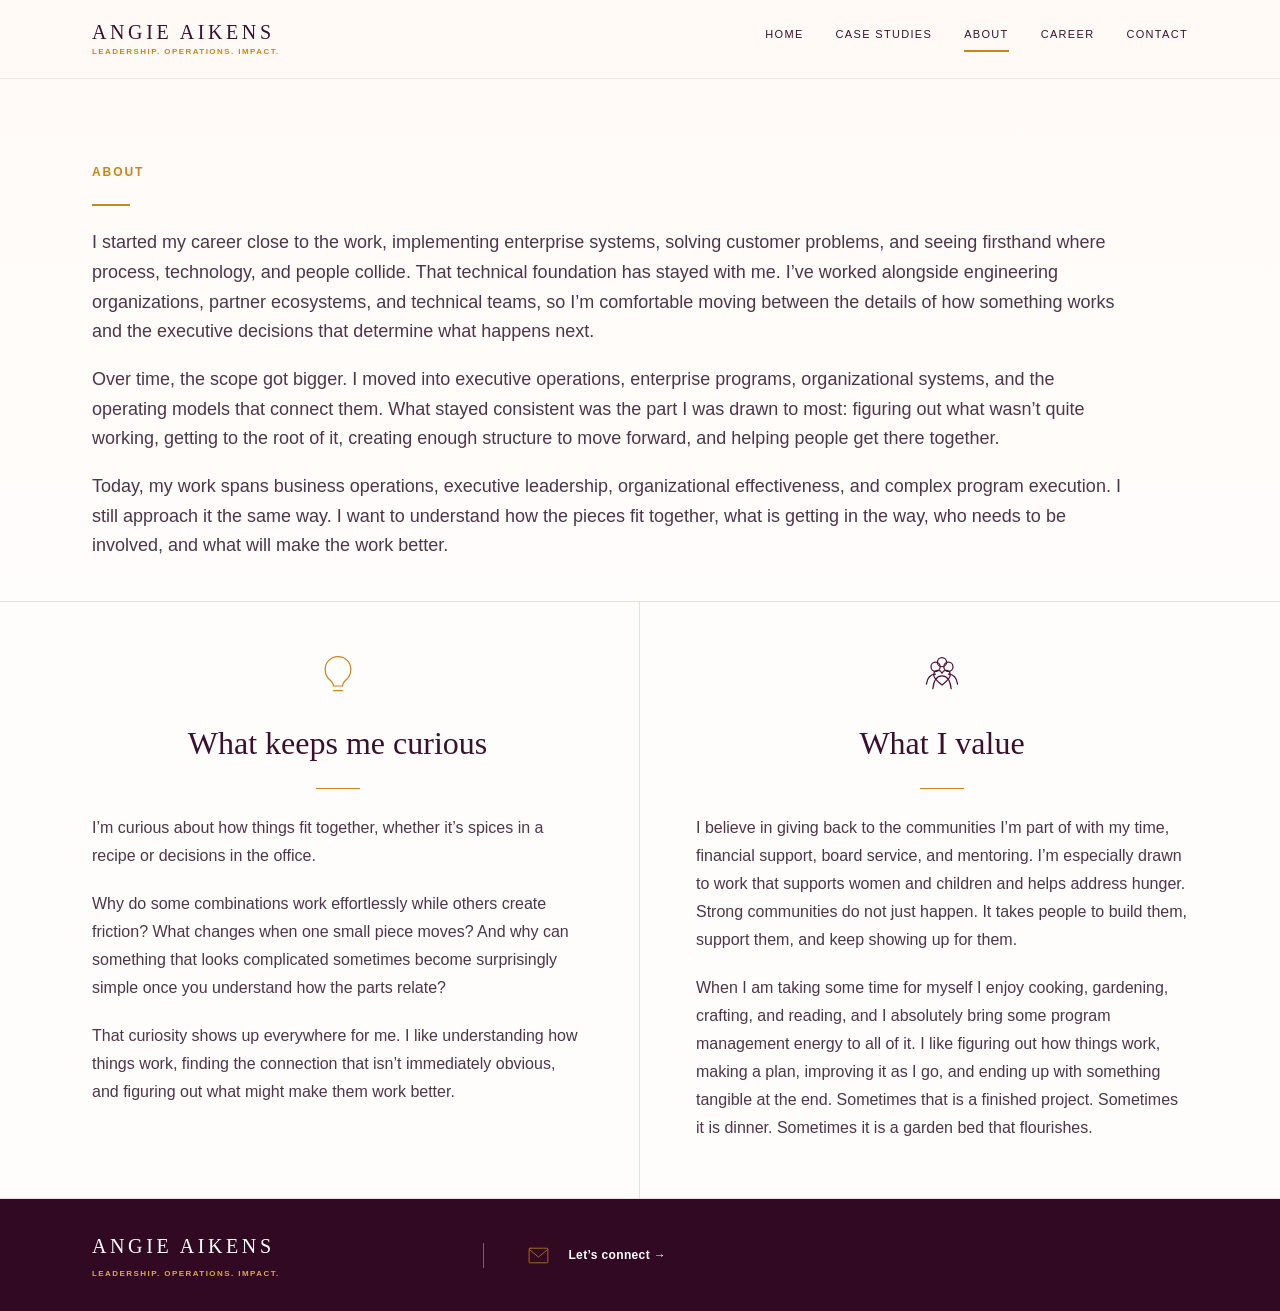
==== commit c383171a: "Add files via upload" ====
--- a/about.html
+++ b/about.html
@@ -8,4 +8,4 @@
     gtag('js', new Date());
     gtag('config', 'G-83SC47N2FG');
   </script>
-<meta charset="utf-8"/><meta content="width=device-width,initial-scale=1" name="viewport"/><title>About | Angie Aikens</title><link href="styles.css" rel="stylesheet"/></head><body><header><div class="shell nav"><div class="brand-wrap"><a class="brand" href="index.html">ANGIE AIKENS</a><span class="brand-tag">Leadership. Operations. Impact.</span></div><div class="navlinks"><a class="" href="index.html">Home</a><a class="" href="case-studies.html">Case Studies</a><a class="active" href="about.html">About</a><a class="" href="career.html">Career</a><a href="mailto:angieaikens@gmail.com">Contact</a></div><details class="mobile-nav"><summary>Menu</summary><div class="menu"><a class="" href="index.html">Home</a><a class="" href="case-studies.html">Case Studies</a><a class="active" href="about.html">About</a><a class="" href="career.html">Career</a><a href="mailto:angieaikens@gmail.com">Contact</a></div></details></div></header><main><section class="about-intro"><div class="shell"><p class="eyebrow">About</p><div class="gold-rule"></div><div class="about-narrative"><p>I started my career close to the work, implementing enterprise systems, solving customer problems, and seeing firsthand where process, technology, and people collide. That technical foundation has stayed with me. I’ve worked alongside engineering organizations, partner ecosystems, and technical teams, which means I’m comfortable moving between the details of how something works and the executive decisions that determine what happens next.</p><p>Over time, the scope got bigger: executive operations, enterprise programs, organizational systems, and the operating models that connect them. What stayed consistent was the part I was drawn to: figuring out what wasn’t quite working yet, getting to the root of the problem, creating structure around it, and helping people move forward together.</p><p>Today, my work spans business operations, executive leadership, organizational effectiveness, and complex program execution. I bring the same systems-oriented curiosity to each: understand how the pieces fit together, identify what is breaking, connect the right people, and build a better way forward.</p></div></div></section><section class="about-panels"><div class="about-panel-grid"><article class="about-panel curious"><div class="about-icon"><svg aria-hidden="true" viewbox="0 0 48 48"><path d="M16 30c-4-3-6-7-6-12 0-8 6-14 14-14s14 6 14 14c0 5-2 9-6 12-2 2-3 4-3 6H19c0-2-1-4-3-6zM19 41h10M20 36h8"></path></svg></div><h2>What keeps me curious</h2><div class="panel-rule"></div><p>I’m curious about how things fit together, whether it’s spices in a recipe or decisions in the office.</p><p>Why do some combinations work effortlessly while others create friction? What changes when one small piece moves? And why can something that looks complicated sometimes become surprisingly simple once you understand how the parts relate?</p><p>That curiosity shows up everywhere for me. I like understanding how things work, finding the connection that isn’t immediately obvious, and figuring out what might make them work better.</p></article><article class="about-panel values"><div class="about-icon"><svg aria-hidden="true" viewbox="0 0 48 48"><circle cx="17" cy="15" r="5"></circle><circle cx="31" cy="15" r="5"></circle><circle cx="24" cy="10" r="5"></circle><path d="M7 34c1-7 5-11 10-11M41 34c-1-7-5-11-10-11M14 39c1-9 4-14 10-14s9 5 10 14"></path><path d="M24 35c-5-4-9-7-9-11 0-3 2-5 5-5 2 0 3 1 4 3 1-2 2-3 4-3 3 0 5 2 5 5 0 4-4 7-9 11z"></path></svg></div><h2>What I value</h2><div class="panel-rule"></div><p>I believe in giving back to the communities I’m part of with my time, financial support, board service, and mentoring. I’m especially drawn to work that supports women and children and helps address hunger. Strong communities do not just happen. It takes people to build them, support them, and keep showing up for them.</p><p>When I am taking some time for myself I enjoy cooking, gardening, crafting, and reading, and I absolutely bring some program management energy to all of it. I like figuring out how things work, making a plan, improving it as I go, and ending up with something tangible at the end. Sometimes that is a finished project. Sometimes it is dinner. Sometimes it is a garden bed that flourishes.</p></article></div></section></main><footer class="site-footer"><div class="shell site-footer-grid"><div><div class="brand footer-brand">ANGIE AIKENS</div><div class="brand-tag">Leadership. Operations. Impact.</div></div><div class="footer-contact"><svg aria-hidden="true" class="inline-icon" viewbox="0 0 48 48"><rect height="28" rx="2" width="36" x="6" y="10"></rect><path d="M7 13l17 14 17-14"></path></svg><div><a class="footer-connect-link" href="mailto:angieaikens@gmail.com">Let’s connect →</a></div></div></div></footer></body></html>+<meta charset="utf-8"/><meta content="width=device-width,initial-scale=1" name="viewport"/><title>About | Angie Aikens</title><link href="styles.css" rel="stylesheet"/></head><body><header><div class="shell nav"><div class="brand-wrap"><a class="brand" href="index.html">ANGIE AIKENS</a><span class="brand-tag">Leadership. Operations. Impact.</span></div><div class="navlinks"><a class="" href="index.html">Home</a><a class="" href="case-studies.html">Case Studies</a><a class="active" href="about.html">About</a><a class="" href="career.html">Career</a><a href="mailto:angieaikens@gmail.com">Contact</a></div><details class="mobile-nav"><summary>Menu</summary><div class="menu"><a class="" href="index.html">Home</a><a class="" href="case-studies.html">Case Studies</a><a class="active" href="about.html">About</a><a class="" href="career.html">Career</a><a href="mailto:angieaikens@gmail.com">Contact</a></div></details></div></header><main><section class="about-intro"><div class="shell"><p class="eyebrow">About</p><div class="gold-rule"></div><div class="about-narrative"><p>I started my career close to the work, implementing enterprise systems, solving customer problems, and seeing firsthand where process, technology, and people collide. That technical foundation has stayed with me. I’ve worked alongside engineering organizations, partner ecosystems, and technical teams, so I’m comfortable moving between the details of how something works and the executive decisions that determine what happens next.</p><p>Over time, the scope got bigger. I moved into executive operations, enterprise programs, organizational systems, and the operating models that connect them. What stayed consistent was the part I was drawn to most: figuring out what wasn’t quite working, getting to the root of it, creating enough structure to move forward, and helping people get there together.</p><p>Today, my work spans business operations, executive leadership, organizational effectiveness, and complex program execution. I still approach it the same way. I want to understand how the pieces fit together, what is getting in the way, who needs to be involved, and what will make the work better.</p></div></div></section><section class="about-panels"><div class="about-panel-grid"><article class="about-panel curious"><div class="about-icon"><svg aria-hidden="true" viewbox="0 0 48 48"><path d="M16 30c-4-3-6-7-6-12 0-8 6-14 14-14s14 6 14 14c0 5-2 9-6 12-2 2-3 4-3 6H19c0-2-1-4-3-6zM19 41h10M20 36h8"></path></svg></div><h2>What keeps me curious</h2><div class="panel-rule"></div><p>I’m curious about how things fit together, whether it’s spices in a recipe or decisions in the office.</p><p>Why do some combinations work effortlessly while others create friction? What changes when one small piece moves? And why can something that looks complicated sometimes become surprisingly simple once you understand how the parts relate?</p><p>That curiosity shows up everywhere for me. I like understanding how things work, finding the connection that isn’t immediately obvious, and figuring out what might make them work better.</p></article><article class="about-panel values"><div class="about-icon"><svg aria-hidden="true" viewbox="0 0 48 48"><circle cx="17" cy="15" r="5"></circle><circle cx="31" cy="15" r="5"></circle><circle cx="24" cy="10" r="5"></circle><path d="M7 34c1-7 5-11 10-11M41 34c-1-7-5-11-10-11M14 39c1-9 4-14 10-14s9 5 10 14"></path><path d="M24 35c-5-4-9-7-9-11 0-3 2-5 5-5 2 0 3 1 4 3 1-2 2-3 4-3 3 0 5 2 5 5 0 4-4 7-9 11z"></path></svg></div><h2>What I value</h2><div class="panel-rule"></div><p>I believe in giving back to the communities I’m part of with my time, financial support, board service, and mentoring. I’m especially drawn to work that supports women and children and helps address hunger. Strong communities do not just happen. It takes people to build them, support them, and keep showing up for them.</p><p>When I am taking some time for myself I enjoy cooking, gardening, crafting, and reading, and I absolutely bring some program management energy to all of it. I like figuring out how things work, making a plan, improving it as I go, and ending up with something tangible at the end. Sometimes that is a finished project. Sometimes it is dinner. Sometimes it is a garden bed that flourishes.</p></article></div></section></main><footer class="site-footer"><div class="shell site-footer-grid"><div><div class="brand footer-brand">ANGIE AIKENS</div><div class="brand-tag">Leadership. Operations. Impact.</div></div><div class="footer-contact"><svg aria-hidden="true" class="inline-icon" viewbox="0 0 48 48"><rect height="28" rx="2" width="36" x="6" y="10"></rect><path d="M7 13l17 14 17-14"></path></svg><div><a class="footer-connect-link" href="mailto:angieaikens@gmail.com">Let’s connect →</a></div></div></div></footer></body></html>
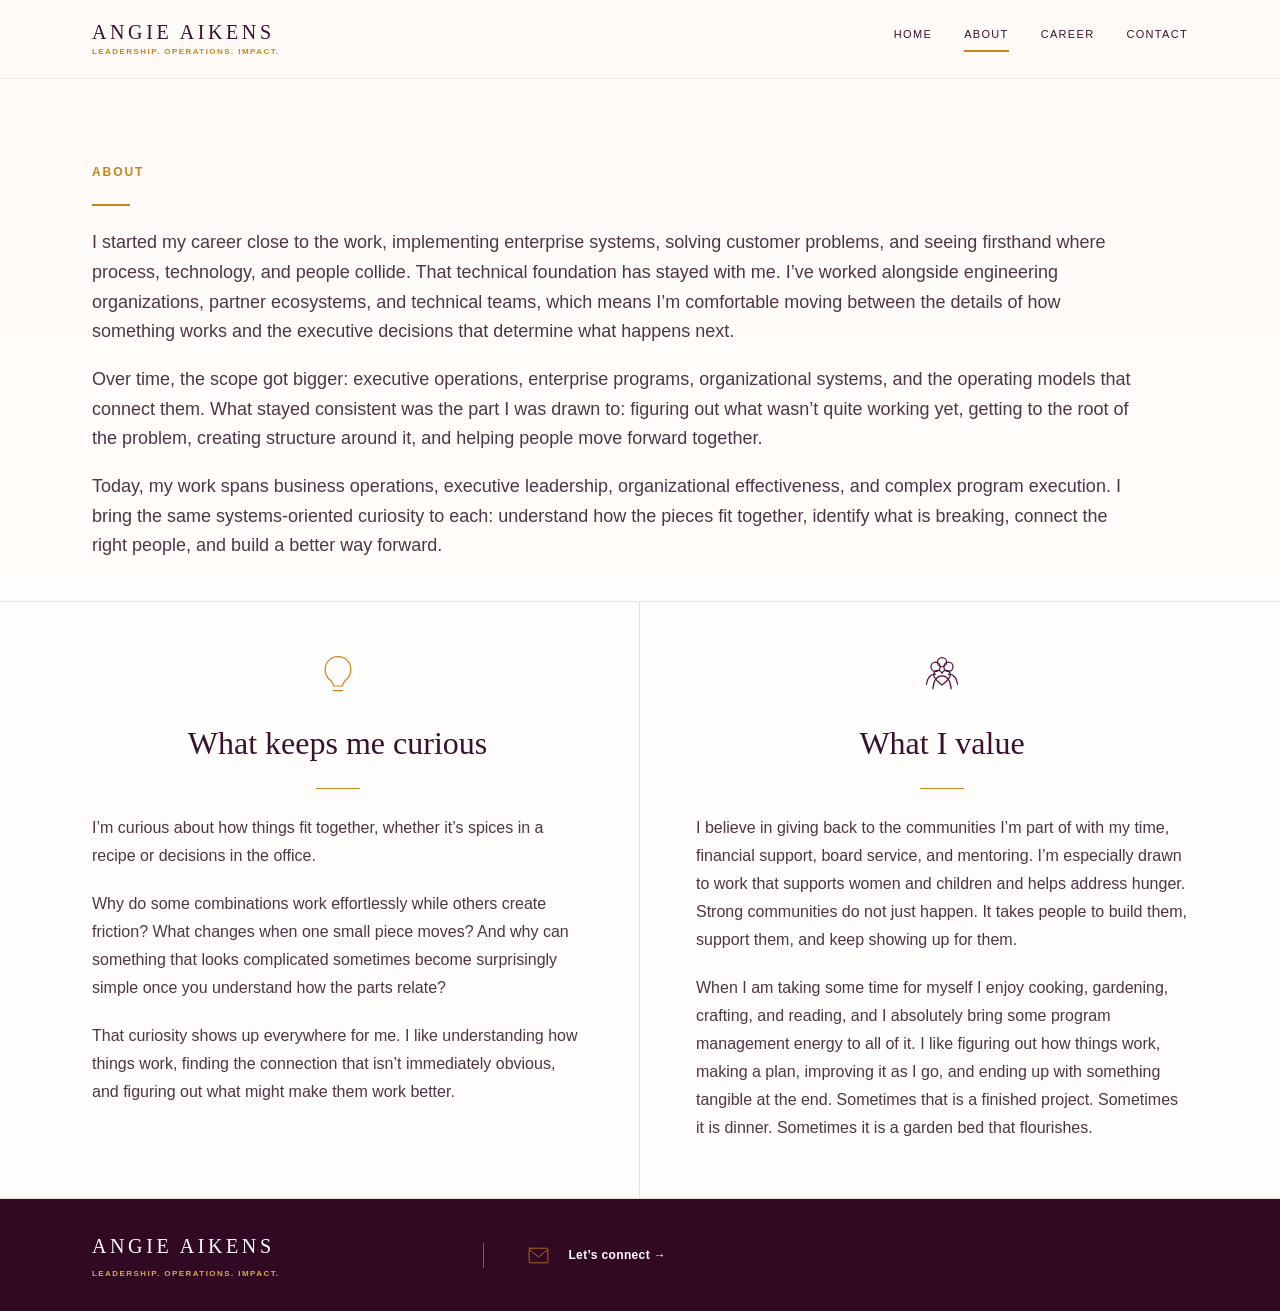
==== commit b5f50b52: "Add files via upload CLEAN UP" ====
--- a/about.html
+++ b/about.html
@@ -8,4 +8,4 @@
     gtag('js', new Date());
     gtag('config', 'G-83SC47N2FG');
   </script>
-<meta charset="utf-8"/><meta content="width=device-width,initial-scale=1" name="viewport"/><title>About | Angie Aikens</title><link href="styles.css" rel="stylesheet"/></head><body><header><div class="shell nav"><div class="brand-wrap"><a class="brand" href="index.html">ANGIE AIKENS</a><span class="brand-tag">Leadership. Operations. Impact.</span></div><div class="navlinks"><a class="" href="index.html">Home</a><a class="" href="case-studies.html">Case Studies</a><a class="active" href="about.html">About</a><a class="" href="career.html">Career</a><a href="mailto:angieaikens@gmail.com">Contact</a></div><details class="mobile-nav"><summary>Menu</summary><div class="menu"><a class="" href="index.html">Home</a><a class="" href="case-studies.html">Case Studies</a><a class="active" href="about.html">About</a><a class="" href="career.html">Career</a><a href="mailto:angieaikens@gmail.com">Contact</a></div></details></div></header><main><section class="about-intro"><div class="shell"><p class="eyebrow">About</p><div class="gold-rule"></div><div class="about-narrative"><p>I started my career close to the work, implementing enterprise systems, solving customer problems, and seeing firsthand where process, technology, and people collide. That technical foundation has stayed with me. I’ve worked alongside engineering organizations, partner ecosystems, and technical teams, so I’m comfortable moving between the details of how something works and the executive decisions that determine what happens next.</p><p>Over time, the scope got bigger. I moved into executive operations, enterprise programs, organizational systems, and the operating models that connect them. What stayed consistent was the part I was drawn to most: figuring out what wasn’t quite working, getting to the root of it, creating enough structure to move forward, and helping people get there together.</p><p>Today, my work spans business operations, executive leadership, organizational effectiveness, and complex program execution. I still approach it the same way. I want to understand how the pieces fit together, what is getting in the way, who needs to be involved, and what will make the work better.</p></div></div></section><section class="about-panels"><div class="about-panel-grid"><article class="about-panel curious"><div class="about-icon"><svg aria-hidden="true" viewbox="0 0 48 48"><path d="M16 30c-4-3-6-7-6-12 0-8 6-14 14-14s14 6 14 14c0 5-2 9-6 12-2 2-3 4-3 6H19c0-2-1-4-3-6zM19 41h10M20 36h8"></path></svg></div><h2>What keeps me curious</h2><div class="panel-rule"></div><p>I’m curious about how things fit together, whether it’s spices in a recipe or decisions in the office.</p><p>Why do some combinations work effortlessly while others create friction? What changes when one small piece moves? And why can something that looks complicated sometimes become surprisingly simple once you understand how the parts relate?</p><p>That curiosity shows up everywhere for me. I like understanding how things work, finding the connection that isn’t immediately obvious, and figuring out what might make them work better.</p></article><article class="about-panel values"><div class="about-icon"><svg aria-hidden="true" viewbox="0 0 48 48"><circle cx="17" cy="15" r="5"></circle><circle cx="31" cy="15" r="5"></circle><circle cx="24" cy="10" r="5"></circle><path d="M7 34c1-7 5-11 10-11M41 34c-1-7-5-11-10-11M14 39c1-9 4-14 10-14s9 5 10 14"></path><path d="M24 35c-5-4-9-7-9-11 0-3 2-5 5-5 2 0 3 1 4 3 1-2 2-3 4-3 3 0 5 2 5 5 0 4-4 7-9 11z"></path></svg></div><h2>What I value</h2><div class="panel-rule"></div><p>I believe in giving back to the communities I’m part of with my time, financial support, board service, and mentoring. I’m especially drawn to work that supports women and children and helps address hunger. Strong communities do not just happen. It takes people to build them, support them, and keep showing up for them.</p><p>When I am taking some time for myself I enjoy cooking, gardening, crafting, and reading, and I absolutely bring some program management energy to all of it. I like figuring out how things work, making a plan, improving it as I go, and ending up with something tangible at the end. Sometimes that is a finished project. Sometimes it is dinner. Sometimes it is a garden bed that flourishes.</p></article></div></section></main><footer class="site-footer"><div class="shell site-footer-grid"><div><div class="brand footer-brand">ANGIE AIKENS</div><div class="brand-tag">Leadership. Operations. Impact.</div></div><div class="footer-contact"><svg aria-hidden="true" class="inline-icon" viewbox="0 0 48 48"><rect height="28" rx="2" width="36" x="6" y="10"></rect><path d="M7 13l17 14 17-14"></path></svg><div><a class="footer-connect-link" href="mailto:angieaikens@gmail.com">Let’s connect →</a></div></div></div></footer></body></html>+<meta charset="utf-8"/><meta content="width=device-width,initial-scale=1" name="viewport"/><title>About | Angie Aikens</title><link href="styles.css" rel="stylesheet"/></head><body><header><div class="shell nav"><div class="brand-wrap"><a class="brand" href="index.html">ANGIE AIKENS</a><span class="brand-tag">Leadership. Operations. Impact.</span></div><div class="navlinks"><a class="" href="index.html">Home</a><a class="active" href="about.html">About</a><a class="" href="career.html">Career</a><a href="mailto:angieaikens@gmail.com">Contact</a></div><details class="mobile-nav"><summary>Menu</summary><div class="menu"><a class="" href="index.html">Home</a><a class="active" href="about.html">About</a><a class="" href="career.html">Career</a><a href="mailto:angieaikens@gmail.com">Contact</a></div></details></div></header><main><section class="about-intro"><div class="shell"><p class="eyebrow">About</p><div class="gold-rule"></div><div class="about-narrative"><p>I started my career close to the work, implementing enterprise systems, solving customer problems, and seeing firsthand where process, technology, and people collide. That technical foundation has stayed with me. I’ve worked alongside engineering organizations, partner ecosystems, and technical teams, which means I’m comfortable moving between the details of how something works and the executive decisions that determine what happens next.</p><p>Over time, the scope got bigger: executive operations, enterprise programs, organizational systems, and the operating models that connect them. What stayed consistent was the part I was drawn to: figuring out what wasn’t quite working yet, getting to the root of the problem, creating structure around it, and helping people move forward together.</p><p>Today, my work spans business operations, executive leadership, organizational effectiveness, and complex program execution. I bring the same systems-oriented curiosity to each: understand how the pieces fit together, identify what is breaking, connect the right people, and build a better way forward.</p></div></div></section><section class="about-panels"><div class="about-panel-grid"><article class="about-panel curious"><div class="about-icon"><svg aria-hidden="true" viewbox="0 0 48 48"><path d="M16 30c-4-3-6-7-6-12 0-8 6-14 14-14s14 6 14 14c0 5-2 9-6 12-2 2-3 4-3 6H19c0-2-1-4-3-6zM19 41h10M20 36h8"></path></svg></div><h2>What keeps me curious</h2><div class="panel-rule"></div><p>I’m curious about how things fit together, whether it’s spices in a recipe or decisions in the office.</p><p>Why do some combinations work effortlessly while others create friction? What changes when one small piece moves? And why can something that looks complicated sometimes become surprisingly simple once you understand how the parts relate?</p><p>That curiosity shows up everywhere for me. I like understanding how things work, finding the connection that isn’t immediately obvious, and figuring out what might make them work better.</p></article><article class="about-panel values"><div class="about-icon"><svg aria-hidden="true" viewbox="0 0 48 48"><circle cx="17" cy="15" r="5"></circle><circle cx="31" cy="15" r="5"></circle><circle cx="24" cy="10" r="5"></circle><path d="M7 34c1-7 5-11 10-11M41 34c-1-7-5-11-10-11M14 39c1-9 4-14 10-14s9 5 10 14"></path><path d="M24 35c-5-4-9-7-9-11 0-3 2-5 5-5 2 0 3 1 4 3 1-2 2-3 4-3 3 0 5 2 5 5 0 4-4 7-9 11z"></path></svg></div><h2>What I value</h2><div class="panel-rule"></div><p>I believe in giving back to the communities I’m part of with my time, financial support, board service, and mentoring. I’m especially drawn to work that supports women and children and helps address hunger. Strong communities do not just happen. It takes people to build them, support them, and keep showing up for them.</p><p>When I am taking some time for myself I enjoy cooking, gardening, crafting, and reading, and I absolutely bring some program management energy to all of it. I like figuring out how things work, making a plan, improving it as I go, and ending up with something tangible at the end. Sometimes that is a finished project. Sometimes it is dinner. Sometimes it is a garden bed that flourishes.</p></article></div></section></main><footer class="site-footer"><div class="shell site-footer-grid"><div><div class="brand footer-brand">ANGIE AIKENS</div><div class="brand-tag">Leadership. Operations. Impact.</div></div><div class="footer-contact"><svg aria-hidden="true" class="inline-icon" viewbox="0 0 48 48"><rect height="28" rx="2" width="36" x="6" y="10"></rect><path d="M7 13l17 14 17-14"></path></svg><div><a class="footer-connect-link" href="mailto:angieaikens@gmail.com">Let’s connect →</a></div></div></div></footer></body></html>
--- a/styles.css
+++ b/styles.css
@@ -243,74 +243,44 @@
   }
 }
 
-
 /* ==========================================================
-   Case Studies system — consolidated 2026-10
+   FINAL CASE STUDY SYSTEM — approved 2026-10-29
    ========================================================== */
-.case-index-grid{display:grid;grid-template-columns:1fr 1fr;gap:18px;margin-top:34px}
-.case-index-card{display:block;border:1px solid var(--line);background:linear-gradient(180deg,#fffaf7,#fbf0ea);padding:26px;min-height:320px;position:relative}
-.case-index-num{font:400 13px Georgia,serif;color:var(--gold);margin-bottom:10px}
-.case-index-card h2{font:400 30px/1.08 Georgia,serif;margin:0 0 10px;color:var(--ink)}
-.case-index-meta{font-size:9px;letter-spacing:.09em;text-transform:uppercase;color:var(--muted);margin-bottom:16px}
-.case-index-card p{font-size:14px;line-height:1.65;color:var(--ink2);max-width:560px}
-.case-index-proof{display:flex;align-items:baseline;gap:12px;border-top:1px solid #e8cda5;border-bottom:1px solid #e8cda5;padding:13px 0;margin:20px 0 14px}
-.case-index-proof strong{font:400 32px Georgia,serif;color:var(--ink)}
-.case-index-proof span{font-size:9px;text-transform:uppercase;letter-spacing:.1em}
-.case-index-link{font-size:9px;letter-spacing:.11em;text-transform:uppercase;font-weight:700;color:var(--ink)}
-
-.case-standard-hero{background:var(--paper);padding:48px 0 34px;border-bottom:1px solid var(--line)}
-.case-standard-hero h1{font-size:clamp(48px,6vw,72px);line-height:1.03;font-weight:400;margin:12px 0 14px}
-.case-standard-intro{max-width:860px;font-size:16px;line-height:1.7;color:var(--ink2);margin:20px 0 0}
-.case-metric-band{background:var(--plum-deep);color:#fff}
-.case-metric-grid{display:grid;grid-template-columns:repeat(3,1fr)}
-.case-metric{text-align:center;padding:22px 18px;position:relative}
-.case-metric:not(:last-child):after{content:"";position:absolute;right:0;top:18px;bottom:18px;width:1px;background:rgba(255,255,255,.18)}
-.case-metric strong{display:block;font:400 34px Georgia,serif;line-height:1;color:#fff}
-.case-metric span{display:block;margin-top:7px;font-size:9.5px;text-transform:uppercase;letter-spacing:.12em;color:#f8e8e2}
-
-.case-standard-section{padding:44px 0;border-bottom:1px solid var(--line);background:var(--paper)}
-.case-standard-grid{display:grid;grid-template-columns:.92fr 1.08fr;gap:52px;align-items:center}
-.case-standard-copy h2{font:400 30px/1.25 Georgia,serif;color:var(--ink);margin:8px 0 15px}
-.case-standard-copy p{font-size:14px;line-height:1.72;color:var(--ink2);margin:0 0 13px}
-.case-standard-visual{min-width:0}
-.case-visual-card{background:var(--soft);border:1px solid var(--line);padding:24px}
-.case-visual-card>p{text-align:center;font:400 15px Georgia,serif;color:var(--ink);margin:17px 0 0}
-.visual-flow{display:grid;gap:7px}
-.visual-flow span{border:1px solid #d9b98f;background:#fffaf7;padding:13px 8px;text-align:center;font-size:9px;text-transform:uppercase;letter-spacing:.08em;color:var(--ink);position:relative}
-.visual-flow.six{grid-template-columns:repeat(6,1fr)}
-.visual-flow.five{grid-template-columns:repeat(5,1fr)}
-.visual-flow.four{grid-template-columns:repeat(4,1fr)}
-.case-list-card strong,.gov-mini>strong{display:block;font:400 21px Georgia,serif;color:var(--ink);margin-bottom:14px}
-.case-list-card ul{margin:0;padding-left:18px;color:var(--ink2)}
-.case-list-card li{font-size:13px;line-height:1.65;margin:6px 0}
-.phase-row{display:flex;align-items:center;justify-content:space-between;gap:10px;text-align:center}
-.phase-row span{flex:1;border:1px solid #d9b98f;background:#fffaf7;padding:14px 8px;font-size:10px;text-transform:uppercase;letter-spacing:.08em}
-.phase-row b{color:var(--gold);font-size:20px;font-weight:400}
-.stat-pair{display:grid;grid-template-columns:1fr 1fr;gap:1px;background:var(--line);padding:0}
-.stat-pair span{background:var(--soft);padding:28px;text-align:center}
-.stat-pair strong{display:block;font:400 38px Georgia,serif;color:var(--ink)}
-.stat-pair small{display:block;font-size:9px;text-transform:uppercase;letter-spacing:.1em;margin-top:6px;color:var(--muted)}
-.rhythm-mini{display:grid;grid-template-columns:1fr auto 1fr;gap:15px;align-items:center}
-.rhythm-mini>div{display:grid;gap:8px}
-.rhythm-mini>div>strong{font:400 18px Georgia,serif;text-align:center;color:var(--ink)}
-.rhythm-mini>div>span{border:1px solid var(--line);background:#fffaf7;padding:10px;text-align:center;font-size:10px;text-transform:uppercase;letter-spacing:.06em}
-.rhythm-mini>b{color:var(--gold);font-size:24px;font-weight:400}
-.case-standard-results{padding:38px 0 42px;background:#fff8f4;text-align:center}
-.case-standard-close{max-width:850px;margin:12px auto 24px;font:400 20px/1.55 Georgia,serif;color:var(--ink)}
-.case-standard-actions{justify-content:center}
-
-@media(max-width:900px){
-  .case-index-grid{grid-template-columns:1fr}
-  .case-standard-grid{grid-template-columns:1fr;gap:26px}
-  .visual-flow.six,.visual-flow.five{grid-template-columns:repeat(3,1fr)}
-}
-@media(max-width:600px){
-  .case-metric-grid{grid-template-columns:1fr}
-  .case-metric:not(:last-child):after{display:none}
-  .case-metric:not(:last-child){border-bottom:1px solid rgba(255,255,255,.16)}
-  .visual-flow.six,.visual-flow.five,.visual-flow.four{grid-template-columns:1fr 1fr}
-  .phase-row{display:grid;grid-template-columns:1fr}
-  .phase-row b{transform:rotate(90deg)}
-  .stat-pair,.rhythm-mini{grid-template-columns:1fr}
-  .rhythm-mini>b{transform:rotate(90deg)}
-}
+.story-page{background:var(--paper);color:var(--ink2)}
+.story-page svg{fill:none;stroke:currentColor;stroke-width:1.55;stroke-linecap:round;stroke-linejoin:round}
+.story-hero{padding:34px 0 0;background:linear-gradient(180deg,#fffdfb 0%,#fff8f4 100%);border-bottom:1px solid var(--line)}
+.story-hero-grid{display:grid;grid-template-columns:minmax(0,1.25fr) minmax(300px,.75fr);gap:34px;align-items:end;margin-top:15px}
+.story-hero-copy{padding-bottom:25px}
+.story-eyebrow{font-size:9px;letter-spacing:.18em;text-transform:uppercase;color:var(--plum);font-weight:700;margin-bottom:8px}
+.story-hero h1{font:400 clamp(46px,5.6vw,70px)/.98 Georgia,serif;letter-spacing:-.025em;color:var(--ink);margin:0 0 15px}
+.story-hero-copy>p{max-width:780px;font-size:14.5px;line-height:1.6;margin:0;color:var(--ink2)}
+.story-stilllife{height:210px;overflow:hidden;align-self:end;color:var(--plum);opacity:.9;position:relative}
+.story-stilllife:before{content:"";position:absolute;inset:18px 0 0 18px;border-radius:120px 0 0 0;background:linear-gradient(135deg,var(--blush),#fff9f6);opacity:.7}
+.story-stilllife svg{position:relative;z-index:1;width:100%;height:100%;stroke-width:1.35}
+.story-stilllife.workforce{color:var(--gold)}.story-stilllife.governance{color:var(--plum)}.story-stilllife.leadership{color:var(--olive)}.story-stilllife.response{color:var(--plum-deep)}
+.story-metrics{display:grid;grid-template-columns:repeat(3,1fr);border:1px solid var(--line);border-bottom:0;border-radius:12px 12px 0 0;background:rgba(255,253,251,.9)}
+.story-metric{display:flex;gap:13px;align-items:center;padding:17px 20px;min-height:82px}.story-metric:not(:last-child){border-right:1px solid var(--line)}
+.story-metric>svg{width:34px;height:34px;flex:0 0 auto;color:var(--plum)}.story-workforce .story-metric>svg,.story-leadership .story-metric>svg{color:var(--gold)}
+.story-metric strong{display:block;font:400 25px/1 Georgia,serif;color:var(--ink)}.story-metric span{display:block;margin-top:5px;font-size:9px;line-height:1.35;text-transform:uppercase;letter-spacing:.07em;color:var(--muted)}
+.story-section{padding:42px 0;border-bottom:1px solid var(--line);background:var(--paper)}.story-tint{background:linear-gradient(180deg,#fff9f6 0%,#fffdfb 100%)}
+.story-split{display:grid;grid-template-columns:minmax(270px,.72fr) minmax(0,1.28fr);gap:50px;align-items:center}
+.story-number{display:flex;align-items:center;gap:11px;margin-bottom:9px}.story-number span{width:30px;height:30px;border-radius:50%;display:grid;place-items:center;background:#f2d3c2;color:var(--plum);font:400 15px Georgia,serif}.story-number b{font-size:8px;letter-spacing:.18em;text-transform:uppercase;color:var(--plum);font-weight:700}
+.story-section h2{font:400 30px/1.18 Georgia,serif;color:var(--ink);margin:0 0 13px}.story-section p{font-size:13px;line-height:1.68;color:var(--ink2);margin:0 0 11px}.story-wide-copy{max-width:980px;margin-bottom:24px!important}
+.hub-graphic{height:360px;position:relative;max-width:620px;margin:0 auto}.hub-center,.hub-node{position:absolute;z-index:2;border-radius:50%;display:flex;flex-direction:column;align-items:center;justify-content:center;text-align:center}
+.hub-center{left:50%;top:50%;transform:translate(-50%,-50%);width:156px;height:156px;background:var(--plum);color:#fff;box-shadow:0 10px 28px rgba(58,16,45,.12)}.hub-center svg{width:34px;height:34px;margin-bottom:6px}.hub-center strong{font:400 18px/1.05 Georgia,serif}
+.hub-node{width:112px;height:112px;border:1px solid rgba(77,14,54,.06);background:#fff8f4;color:var(--plum)}.hub-node svg{width:30px;height:30px;margin-bottom:6px}.hub-node span{font-size:10px;line-height:1.2;color:var(--ink)}
+.hub-node.h1{left:8%;top:4%;background:#f7ebf2}.hub-node.h2{right:8%;top:4%;background:#f9e5d8}.hub-node.h3{left:8%;bottom:4%;background:#f3eee1;color:var(--gold)}.hub-node.h4{right:8%;bottom:4%;background:#f5eee9}
+.hub-connectors{position:absolute;inset:0;width:100%;height:100%;z-index:1;color:var(--plum);opacity:.75;stroke-dasharray:4 5}
+.operating-model{border:1px solid var(--line);border-radius:14px;background:#fff;overflow:hidden}.flow-row{display:grid;grid-template-columns:1fr 24px 1fr 24px 1fr 24px 1fr 24px 1fr;align-items:start;padding:22px 18px 18px}
+.flow-step{text-align:center}.flow-step>svg{width:54px;height:54px;padding:12px;border-radius:50%;background:var(--soft);color:var(--plum);margin-bottom:8px}.flow-step strong{display:block;font-size:10px;line-height:1.25;color:var(--ink)}.flow-step small{display:block;font-size:8.5px;line-height:1.38;color:var(--muted);margin-top:5px}.flow-arrow{align-self:center;text-align:center;color:var(--gold);font-size:18px;padding-bottom:48px}
+.foundation-row{display:grid;grid-template-columns:repeat(4,1fr);background:var(--soft);border-top:1px solid var(--line)}.foundation-row span{display:flex;gap:8px;align-items:center;justify-content:center;padding:13px 8px;font-size:8.5px;color:var(--ink2);text-align:center}.foundation-row span:not(:last-child){border-right:1px solid var(--line)}.foundation-row svg{width:20px;height:20px;color:var(--plum)}
+.journey-line{display:grid;grid-template-columns:repeat(4,1fr);gap:18px;margin-top:28px;position:relative}.journey-line:before{content:"";position:absolute;left:8%;right:8%;top:31px;height:1px;background:linear-gradient(90deg,var(--gold),var(--plum));opacity:.4}.journey-item{text-align:center;position:relative;z-index:1}.journey-item>svg{width:62px;height:62px;border-radius:50%;padding:15px;background:#fff8f4;color:var(--plum);border:1px solid var(--line)}.journey-item:nth-child(even)>svg{background:#f2efe7;color:var(--olive)}.journey-item strong{display:block;font-size:10.5px;line-height:1.25;color:var(--ink);margin-top:8px}.journey-item small{display:block;max-width:190px;margin:5px auto 0;font-size:8.5px;line-height:1.38;color:var(--muted)}
+.story-impact{background:linear-gradient(180deg,#fffaf7,#fffdfb)}.impact-grid-four{display:grid;grid-template-columns:repeat(4,1fr);gap:10px;margin-top:20px}.impact-card{display:flex;gap:11px;align-items:center;min-height:102px;padding:16px;border:1px solid var(--line);border-radius:10px;background:#fff}.impact-card:nth-child(1){background:#fbf2ed}.impact-card:nth-child(2){background:#f8efea}.impact-card:nth-child(3){background:#fff5ee}.impact-card:nth-child(4){background:#f8eef4}.impact-card>svg{width:34px;height:34px;flex:0 0 auto;color:var(--plum)}.impact-card strong{display:block;font:400 22px/1 Georgia,serif;color:var(--ink)}.impact-card span{display:block;font-size:8.5px;line-height:1.35;color:var(--muted);margin-top:4px}
+.risk-map{display:grid;grid-template-columns:1fr 1fr;gap:10px;position:relative}.risk-card{padding:15px;border:1px solid var(--line);border-radius:10px;background:#fff8f4;text-align:center}.risk-card>svg{width:31px;height:31px;color:var(--plum);margin-bottom:6px}.risk-card strong{display:block;font-size:9.5px;color:var(--ink)}.risk-card small{display:block;font-size:8px;line-height:1.35;color:var(--muted);margin-top:5px}.risk-outcome{grid-column:1/-1;margin:5px auto 0;max-width:330px;padding:13px 20px;border-radius:40px;background:#f7e2e5;display:flex;align-items:center;gap:10px;color:var(--plum)}.risk-outcome svg{width:30px;height:30px}.risk-outcome strong{font-size:10px;line-height:1.25}
+.gov-model{display:grid;grid-template-columns:repeat(4,1fr);gap:10px;margin-top:24px}.gov-model-step{padding:18px 12px;text-align:center;border:1px solid var(--line);border-radius:12px;background:#fff}.gov-model-step svg{width:48px;height:48px;padding:11px;border-radius:50%;background:var(--blush);color:var(--plum);margin-bottom:8px}.gov-model-step strong{display:block;font-size:10px;color:var(--ink)}.gov-model-step small{display:block;font-size:8.5px;line-height:1.38;color:var(--muted);margin-top:5px}
+.before-after{display:grid;grid-template-columns:1fr 35px 1fr;gap:12px;align-items:center}.compare-card{border:1px solid var(--line);border-radius:10px;overflow:hidden;background:#fff}.compare-card>strong{display:block;text-align:center;padding:12px;font:400 16px Georgia,serif;color:var(--ink);background:#f4dfe6}.compare-card.after>strong{background:#eef0e6}.compare-card span{display:block;padding:9px 14px;border-top:1px solid var(--line);font-size:9px;color:var(--ink2)}.compare-arrow{text-align:center;font-size:24px;color:var(--gold)}
+.cadence-grid{display:grid;grid-template-columns:repeat(4,1fr);gap:10px;margin-top:23px}.cadence-card{text-align:center;padding:18px 12px;border:1px solid var(--line);border-radius:12px;background:#fff}.cadence-card svg{width:52px;height:52px;padding:12px;border-radius:50%;background:#fbebe7;color:var(--plum);margin-bottom:8px}.cadence-card:nth-child(even) svg{background:#f5edf2}.cadence-card strong{display:block;font-size:10px;color:var(--ink)}.cadence-card small{display:block;font-size:8.5px;line-height:1.38;color:var(--muted);margin-top:5px}
+.story-quote{background:var(--plum-deep);color:#fff;padding:25px 0}.story-quote .shell{display:flex;gap:16px;align-items:center}.story-quote-mark{font:400 62px/.7 Georgia,serif;color:var(--gold)}.story-quote p{margin:0;font:400 19px/1.35 Georgia,serif;color:#fff;max-width:950px}
+.case-home{padding:56px 0 64px;background:var(--paper)}.case-home h1{font:400 clamp(44px,5vw,66px)/1.03 Georgia,serif;color:var(--ink);margin:12px 0 14px;max-width:900px}.case-home-lede{max-width:780px;font-size:15px;line-height:1.65;color:var(--ink2);margin-bottom:32px}.case-home-grid{display:grid;grid-template-columns:1fr 1fr;gap:20px}.case-home-card{display:grid;grid-template-columns:145px 1fr;border:1px solid var(--line);background:#fffaf7;min-height:280px;overflow:hidden}.case-home-icon{display:grid;place-items:center;background:linear-gradient(180deg,#fbf0ea,#fff9f5);border-right:1px solid var(--line);color:var(--plum)}.case-home-card.workforce .case-home-icon,.case-home-card.leadership .case-home-icon{color:var(--gold)}.case-home-icon svg{width:105px;height:105px;fill:none;stroke:currentColor;stroke-width:1.7;stroke-linecap:round;stroke-linejoin:round}.case-home-content{padding:23px}.case-home-num{font:400 12px Georgia,serif;color:var(--gold);margin-bottom:7px}.case-home-card h2{font:400 29px/1.08 Georgia,serif;color:var(--ink);margin:0 0 9px}.case-home-meta{font-size:8.5px;letter-spacing:.08em;text-transform:uppercase;color:var(--muted);margin-bottom:20px}.case-home-result{display:flex;align-items:baseline;gap:10px;border-top:1px solid #e9d6c8;border-bottom:1px solid #e9d6c8;padding:12px 0;margin-bottom:17px}.case-home-result strong{font:400 29px Georgia,serif;color:var(--ink)}.case-home-result span{font-size:8.5px;text-transform:uppercase;letter-spacing:.08em;color:var(--muted)}.case-home-content>b{font-size:8.5px;letter-spacing:.11em;text-transform:uppercase;color:var(--ink)}
+@media(max-width:920px){.story-hero-grid,.story-split{grid-template-columns:1fr}.story-stilllife{height:165px}.flow-row{grid-template-columns:1fr 1fr 1fr}.flow-arrow{display:none}.journey-line,.impact-grid-four,.gov-model,.cadence-grid{grid-template-columns:1fr 1fr}.case-home-grid{grid-template-columns:1fr}}
+@media(max-width:620px){.story-metrics{grid-template-columns:1fr}.story-metric:not(:last-child){border-right:0;border-bottom:1px solid var(--line)}.story-hero h1{font-size:42px}.hub-graphic{height:520px}.hub-node{width:100px;height:100px}.hub-node.h1{left:0}.hub-node.h2{right:0}.hub-node.h3{left:0}.hub-node.h4{right:0}.flow-row,.foundation-row,.journey-line,.impact-grid-four,.gov-model,.cadence-grid,.risk-map{grid-template-columns:1fr}.before-after{grid-template-columns:1fr}.compare-arrow{transform:rotate(90deg)}.case-home-card{grid-template-columns:95px 1fr}.case-home-icon svg{width:72px;height:72px}.case-home-card h2{font-size:24px}}
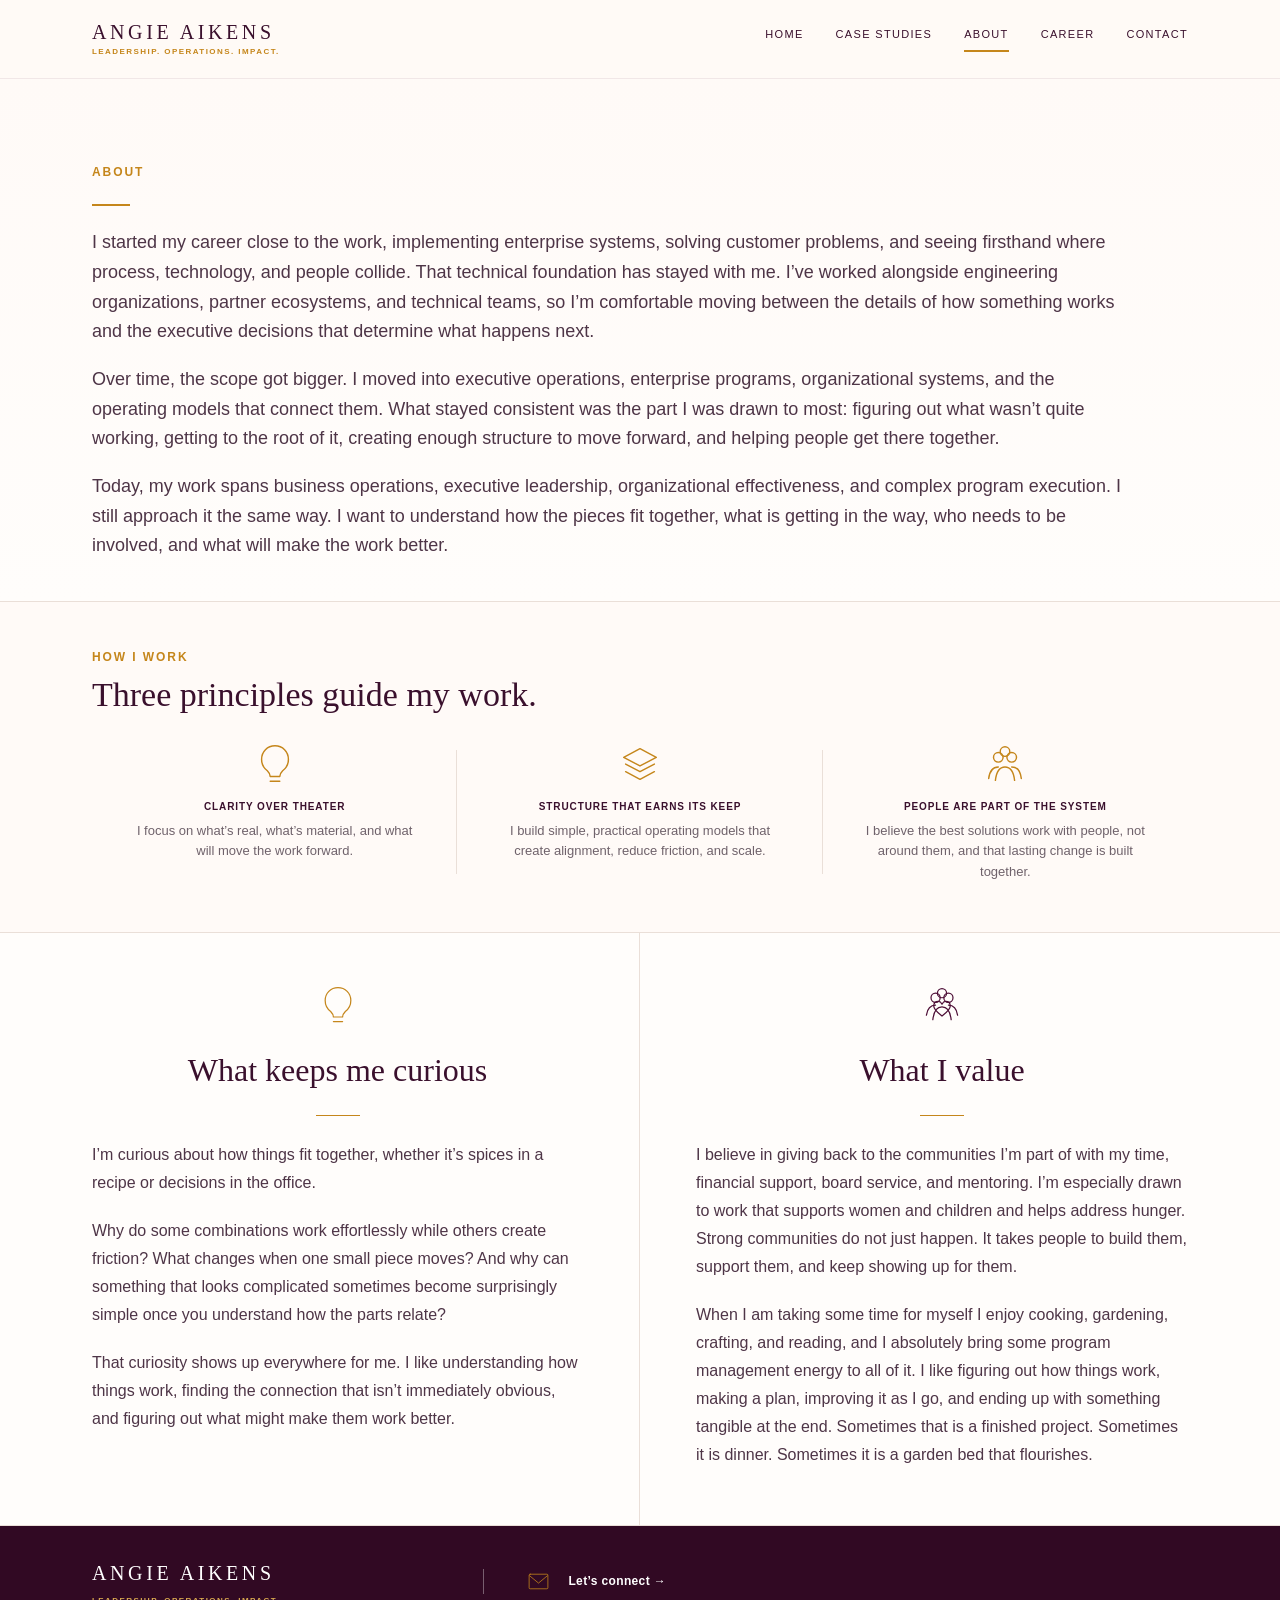
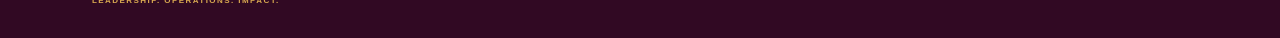
==== commit c3ce6ddb: "Add files via upload" ====
--- a/about.html
+++ b/about.html
@@ -8,4 +8,4 @@
     gtag('js', new Date());
     gtag('config', 'G-83SC47N2FG');
   </script>
-<meta charset="utf-8"/><meta content="width=device-width,initial-scale=1" name="viewport"/><title>About | Angie Aikens</title><link href="styles.css" rel="stylesheet"/></head><body><header><div class="shell nav"><div class="brand-wrap"><a class="brand" href="index.html">ANGIE AIKENS</a><span class="brand-tag">Leadership. Operations. Impact.</span></div><div class="navlinks"><a class="" href="index.html">Home</a><a class="active" href="about.html">About</a><a class="" href="career.html">Career</a><a href="mailto:angieaikens@gmail.com">Contact</a></div><details class="mobile-nav"><summary>Menu</summary><div class="menu"><a class="" href="index.html">Home</a><a class="active" href="about.html">About</a><a class="" href="career.html">Career</a><a href="mailto:angieaikens@gmail.com">Contact</a></div></details></div></header><main><section class="about-intro"><div class="shell"><p class="eyebrow">About</p><div class="gold-rule"></div><div class="about-narrative"><p>I started my career close to the work, implementing enterprise systems, solving customer problems, and seeing firsthand where process, technology, and people collide. That technical foundation has stayed with me. I’ve worked alongside engineering organizations, partner ecosystems, and technical teams, which means I’m comfortable moving between the details of how something works and the executive decisions that determine what happens next.</p><p>Over time, the scope got bigger: executive operations, enterprise programs, organizational systems, and the operating models that connect them. What stayed consistent was the part I was drawn to: figuring out what wasn’t quite working yet, getting to the root of the problem, creating structure around it, and helping people move forward together.</p><p>Today, my work spans business operations, executive leadership, organizational effectiveness, and complex program execution. I bring the same systems-oriented curiosity to each: understand how the pieces fit together, identify what is breaking, connect the right people, and build a better way forward.</p></div></div></section><section class="about-panels"><div class="about-panel-grid"><article class="about-panel curious"><div class="about-icon"><svg aria-hidden="true" viewbox="0 0 48 48"><path d="M16 30c-4-3-6-7-6-12 0-8 6-14 14-14s14 6 14 14c0 5-2 9-6 12-2 2-3 4-3 6H19c0-2-1-4-3-6zM19 41h10M20 36h8"></path></svg></div><h2>What keeps me curious</h2><div class="panel-rule"></div><p>I’m curious about how things fit together, whether it’s spices in a recipe or decisions in the office.</p><p>Why do some combinations work effortlessly while others create friction? What changes when one small piece moves? And why can something that looks complicated sometimes become surprisingly simple once you understand how the parts relate?</p><p>That curiosity shows up everywhere for me. I like understanding how things work, finding the connection that isn’t immediately obvious, and figuring out what might make them work better.</p></article><article class="about-panel values"><div class="about-icon"><svg aria-hidden="true" viewbox="0 0 48 48"><circle cx="17" cy="15" r="5"></circle><circle cx="31" cy="15" r="5"></circle><circle cx="24" cy="10" r="5"></circle><path d="M7 34c1-7 5-11 10-11M41 34c-1-7-5-11-10-11M14 39c1-9 4-14 10-14s9 5 10 14"></path><path d="M24 35c-5-4-9-7-9-11 0-3 2-5 5-5 2 0 3 1 4 3 1-2 2-3 4-3 3 0 5 2 5 5 0 4-4 7-9 11z"></path></svg></div><h2>What I value</h2><div class="panel-rule"></div><p>I believe in giving back to the communities I’m part of with my time, financial support, board service, and mentoring. I’m especially drawn to work that supports women and children and helps address hunger. Strong communities do not just happen. It takes people to build them, support them, and keep showing up for them.</p><p>When I am taking some time for myself I enjoy cooking, gardening, crafting, and reading, and I absolutely bring some program management energy to all of it. I like figuring out how things work, making a plan, improving it as I go, and ending up with something tangible at the end. Sometimes that is a finished project. Sometimes it is dinner. Sometimes it is a garden bed that flourishes.</p></article></div></section></main><footer class="site-footer"><div class="shell site-footer-grid"><div><div class="brand footer-brand">ANGIE AIKENS</div><div class="brand-tag">Leadership. Operations. Impact.</div></div><div class="footer-contact"><svg aria-hidden="true" class="inline-icon" viewbox="0 0 48 48"><rect height="28" rx="2" width="36" x="6" y="10"></rect><path d="M7 13l17 14 17-14"></path></svg><div><a class="footer-connect-link" href="mailto:angieaikens@gmail.com">Let’s connect →</a></div></div></div></footer></body></html>+<meta charset="utf-8"/><meta content="width=device-width,initial-scale=1" name="viewport"/><title>About | Angie Aikens</title><link href="styles.css" rel="stylesheet"/></head><body><header><div class="shell nav"><div class="brand-wrap"><a class="brand" href="index.html">ANGIE AIKENS</a><span class="brand-tag">Leadership. Operations. Impact.</span></div><div class="navlinks"><a class="" href="index.html">Home</a><a href="case-studies.html">Case Studies</a><a class="active" href="about.html">About</a><a class="" href="career.html">Career</a><a href="mailto:angieaikens@gmail.com">Contact</a></div><details class="mobile-nav"><summary>Menu</summary><div class="menu"><a class="" href="index.html">Home</a><a href="case-studies.html">Case Studies</a><a class="active" href="about.html">About</a><a class="" href="career.html">Career</a><a href="mailto:angieaikens@gmail.com">Contact</a></div></details></div></header><main><section class="about-intro"><div class="shell"><p class="eyebrow">About</p><div class="gold-rule"></div><div class="about-narrative"><p>I started my career close to the work, implementing enterprise systems, solving customer problems, and seeing firsthand where process, technology, and people collide. That technical foundation has stayed with me. I’ve worked alongside engineering organizations, partner ecosystems, and technical teams, so I’m comfortable moving between the details of how something works and the executive decisions that determine what happens next.</p><p>Over time, the scope got bigger. I moved into executive operations, enterprise programs, organizational systems, and the operating models that connect them. What stayed consistent was the part I was drawn to most: figuring out what wasn’t quite working, getting to the root of it, creating enough structure to move forward, and helping people get there together.</p><p>Today, my work spans business operations, executive leadership, organizational effectiveness, and complex program execution. I still approach it the same way. I want to understand how the pieces fit together, what is getting in the way, who needs to be involved, and what will make the work better.</p></div></div></section><section class="about-principles"><div class="shell"><div class="section-title">How I Work</div><h2>Three principles guide my work.</h2><div class="about-principles-grid"><article><div class="about-principle-icon"><svg viewBox="0 0 48 48" aria-hidden="true"><path d="M16 30c-4-3-6-7-6-12 0-8 6-14 14-14s14 6 14 14c0 5-2 9-6 12-2 2-3 4-3 6H19c0-2-1-4-3-6zM19 41h10M20 36h8"></path></svg></div><h3>Clarity over theater</h3><p>I focus on what’s real, what’s material, and what will move the work forward.</p></article><article><div class="about-principle-icon"><svg viewBox="0 0 48 48" aria-hidden="true"><path d="M24 7l17 9-17 9-17-9 17-9z"></path><path d="M9 23l15 8 15-8"></path><path d="M9 31l15 8 15-8"></path></svg></div><h3>Structure that earns its keep</h3><p>I build simple, practical operating models that create alignment, reduce friction, and scale.</p></article><article><div class="about-principle-icon"><svg viewBox="0 0 48 48" aria-hidden="true"><circle cx="17" cy="16" r="5"></circle><circle cx="31" cy="16" r="5"></circle><circle cx="24" cy="10" r="5"></circle><path d="M7 38c1-8 5-12 10-12M41 38c-1-8-5-12-10-12M14 40c1-9 4-14 10-14s9 5 10 14"></path></svg></div><h3>People are part of the system</h3><p>I believe the best solutions work with people, not around them, and that lasting change is built together.</p></article></div></div></section><section class="about-panels"><div class="about-panel-grid"><article class="about-panel curious"><div class="about-icon"><svg aria-hidden="true" viewbox="0 0 48 48"><path d="M16 30c-4-3-6-7-6-12 0-8 6-14 14-14s14 6 14 14c0 5-2 9-6 12-2 2-3 4-3 6H19c0-2-1-4-3-6zM19 41h10M20 36h8"></path></svg></div><h2>What keeps me curious</h2><div class="panel-rule"></div><p>I’m curious about how things fit together, whether it’s spices in a recipe or decisions in the office.</p><p>Why do some combinations work effortlessly while others create friction? What changes when one small piece moves? And why can something that looks complicated sometimes become surprisingly simple once you understand how the parts relate?</p><p>That curiosity shows up everywhere for me. I like understanding how things work, finding the connection that isn’t immediately obvious, and figuring out what might make them work better.</p></article><article class="about-panel values"><div class="about-icon"><svg aria-hidden="true" viewbox="0 0 48 48"><circle cx="17" cy="15" r="5"></circle><circle cx="31" cy="15" r="5"></circle><circle cx="24" cy="10" r="5"></circle><path d="M7 34c1-7 5-11 10-11M41 34c-1-7-5-11-10-11M14 39c1-9 4-14 10-14s9 5 10 14"></path><path d="M24 35c-5-4-9-7-9-11 0-3 2-5 5-5 2 0 3 1 4 3 1-2 2-3 4-3 3 0 5 2 5 5 0 4-4 7-9 11z"></path></svg></div><h2>What I value</h2><div class="panel-rule"></div><p>I believe in giving back to the communities I’m part of with my time, financial support, board service, and mentoring. I’m especially drawn to work that supports women and children and helps address hunger. Strong communities do not just happen. It takes people to build them, support them, and keep showing up for them.</p><p>When I am taking some time for myself I enjoy cooking, gardening, crafting, and reading, and I absolutely bring some program management energy to all of it. I like figuring out how things work, making a plan, improving it as I go, and ending up with something tangible at the end. Sometimes that is a finished project. Sometimes it is dinner. Sometimes it is a garden bed that flourishes.</p></article></div></section></main><footer class="site-footer"><div class="shell site-footer-grid"><div><div class="brand footer-brand">ANGIE AIKENS</div><div class="brand-tag">Leadership. Operations. Impact.</div></div><div class="footer-contact"><svg aria-hidden="true" class="inline-icon" viewbox="0 0 48 48"><rect height="28" rx="2" width="36" x="6" y="10"></rect><path d="M7 13l17 14 17-14"></path></svg><div><a class="footer-connect-link" href="mailto:angieaikens@gmail.com">Let’s connect →</a></div></div></div></footer></body></html>
--- a/styles.css
+++ b/styles.css
@@ -284,3 +284,523 @@
 .case-home{padding:56px 0 64px;background:var(--paper)}.case-home h1{font:400 clamp(44px,5vw,66px)/1.03 Georgia,serif;color:var(--ink);margin:12px 0 14px;max-width:900px}.case-home-lede{max-width:780px;font-size:15px;line-height:1.65;color:var(--ink2);margin-bottom:32px}.case-home-grid{display:grid;grid-template-columns:1fr 1fr;gap:20px}.case-home-card{display:grid;grid-template-columns:145px 1fr;border:1px solid var(--line);background:#fffaf7;min-height:280px;overflow:hidden}.case-home-icon{display:grid;place-items:center;background:linear-gradient(180deg,#fbf0ea,#fff9f5);border-right:1px solid var(--line);color:var(--plum)}.case-home-card.workforce .case-home-icon,.case-home-card.leadership .case-home-icon{color:var(--gold)}.case-home-icon svg{width:105px;height:105px;fill:none;stroke:currentColor;stroke-width:1.7;stroke-linecap:round;stroke-linejoin:round}.case-home-content{padding:23px}.case-home-num{font:400 12px Georgia,serif;color:var(--gold);margin-bottom:7px}.case-home-card h2{font:400 29px/1.08 Georgia,serif;color:var(--ink);margin:0 0 9px}.case-home-meta{font-size:8.5px;letter-spacing:.08em;text-transform:uppercase;color:var(--muted);margin-bottom:20px}.case-home-result{display:flex;align-items:baseline;gap:10px;border-top:1px solid #e9d6c8;border-bottom:1px solid #e9d6c8;padding:12px 0;margin-bottom:17px}.case-home-result strong{font:400 29px Georgia,serif;color:var(--ink)}.case-home-result span{font-size:8.5px;text-transform:uppercase;letter-spacing:.08em;color:var(--muted)}.case-home-content>b{font-size:8.5px;letter-spacing:.11em;text-transform:uppercase;color:var(--ink)}
 @media(max-width:920px){.story-hero-grid,.story-split{grid-template-columns:1fr}.story-stilllife{height:165px}.flow-row{grid-template-columns:1fr 1fr 1fr}.flow-arrow{display:none}.journey-line,.impact-grid-four,.gov-model,.cadence-grid{grid-template-columns:1fr 1fr}.case-home-grid{grid-template-columns:1fr}}
 @media(max-width:620px){.story-metrics{grid-template-columns:1fr}.story-metric:not(:last-child){border-right:0;border-bottom:1px solid var(--line)}.story-hero h1{font-size:42px}.hub-graphic{height:520px}.hub-node{width:100px;height:100px}.hub-node.h1{left:0}.hub-node.h2{right:0}.hub-node.h3{left:0}.hub-node.h4{right:0}.flow-row,.foundation-row,.journey-line,.impact-grid-four,.gov-model,.cadence-grid,.risk-map{grid-template-columns:1fr}.before-after{grid-template-columns:1fr}.compare-arrow{transform:rotate(90deg)}.case-home-card{grid-template-columns:95px 1fr}.case-home-icon svg{width:72px;height:72px}.case-home-card h2{font-size:24px}}
+
+
+/* Career final polish — compact hero */
+.career-hero-centered{
+  padding-top:46px !important;
+  padding-bottom:46px !important;
+}
+.career-hero-centered h1{
+  font-size:clamp(46px,5.2vw,68px) !important;
+  line-height:1.04 !important;
+  max-width:900px !important;
+  margin-top:14px !important;
+  margin-bottom:22px !important;
+}
+.career-hero-centered .career-lede,
+.career-hero-centered .lede{
+  margin-bottom:0 !important;
+}
+@media(max-width:700px){
+  .career-hero-centered{
+    padding-top:34px !important;
+    padding-bottom:36px !important;
+  }
+  .career-hero-centered h1{
+    font-size:clamp(40px,11vw,54px) !important;
+  }
+}
+
+
+/* WFM readability polish */
+.story-workforce .story-hero-copy>p{
+  font-size:16px !important;
+  line-height:1.68 !important;
+}
+.story-workforce .story-section p{
+  font-size:14.5px !important;
+  line-height:1.72 !important;
+}
+.story-workforce .story-wide-copy{
+  font-size:14.5px !important;
+}
+.story-workforce .hub-node span{
+  font-size:11px !important;
+}
+.story-workforce .flow-step strong{
+  font-size:11px !important;
+}
+.story-workforce .flow-step small{
+  font-size:10px !important;
+  line-height:1.42 !important;
+}
+.story-workforce .foundation-row span{
+  font-size:9.5px !important;
+}
+.story-workforce .journey-item strong{
+  font-size:11.5px !important;
+}
+.story-workforce .journey-item small{
+  font-size:9.75px !important;
+  line-height:1.42 !important;
+}
+.story-workforce .impact-card span{
+  font-size:9.75px !important;
+  line-height:1.4 !important;
+}
+.story-workforce .story-metric span{
+  font-size:10px !important;
+}
+
+
+/* Governance + Leadership readability polish */
+.story-governance .story-hero-copy>p,
+.story-leadership .story-hero-copy>p{
+  font-size:16px !important;
+  line-height:1.68 !important;
+}
+
+.story-governance .story-section p,
+.story-leadership .story-section p{
+  font-size:14.5px !important;
+  line-height:1.72 !important;
+}
+
+.story-governance .story-wide-copy,
+.story-leadership .story-wide-copy{
+  font-size:14.5px !important;
+  line-height:1.7 !important;
+}
+
+.story-governance .risk-card strong,
+.story-leadership .compare-card>strong,
+.story-leadership .cadence-card strong{
+  font-size:11px !important;
+}
+
+.story-governance .risk-card small,
+.story-governance .gov-model-step small,
+.story-governance .journey-item small,
+.story-leadership .compare-card span,
+.story-leadership .cadence-card small,
+.story-leadership .journey-item small{
+  font-size:10px !important;
+  line-height:1.45 !important;
+}
+
+.story-governance .gov-model-step strong,
+.story-governance .journey-item strong,
+.story-leadership .journey-item strong{
+  font-size:11.5px !important;
+}
+
+.story-governance .impact-card span,
+.story-leadership .impact-card span{
+  font-size:10px !important;
+  line-height:1.42 !important;
+}
+
+.story-governance .story-metric span,
+.story-leadership .story-metric span{
+  font-size:10px !important;
+}
+
+.story-governance .risk-outcome strong{
+  font-size:11px !important;
+  line-height:1.35 !important;
+}
+
+
+/* Rapid Response readability polish */
+.story-response .story-hero-copy>p{
+  font-size:16px !important;
+  line-height:1.68 !important;
+}
+
+.story-response .story-section p{
+  font-size:14.5px !important;
+  line-height:1.72 !important;
+}
+
+.story-response .story-wide-copy{
+  font-size:14.5px !important;
+  line-height:1.7 !important;
+}
+
+.story-response .compare-card>strong,
+.story-response .cadence-card strong,
+.story-response .journey-item strong{
+  font-size:11.5px !important;
+}
+
+.story-response .compare-card span,
+.story-response .cadence-card small,
+.story-response .journey-item small{
+  font-size:10px !important;
+  line-height:1.45 !important;
+}
+
+.story-response .impact-card span{
+  font-size:10px !important;
+  line-height:1.42 !important;
+}
+
+.story-response .story-metric span{
+  font-size:10px !important;
+}
+
+
+/* Career visual restoration */
+.career-icon,.career-highlight-icon{color:var(--gold)}
+.career-icon svg,.career-highlight-icon svg{width:100%;height:100%;fill:none;stroke:currentColor;stroke-width:1.55;stroke-linecap:round;stroke-linejoin:round}
+.career-impact-grid article{position:relative}
+.career-icon{width:38px;height:38px;margin:0 auto 12px}
+.career-impact-grid h3{margin-top:0}
+.career-impact-grid p{max-width:245px;margin-left:auto;margin-right:auto}
+.career-highlights{padding-left:54px}
+.career-highlight{grid-template-columns:54px 110px 1fr;gap:18px;align-items:center}
+.career-highlight-icon{width:38px;height:38px;display:flex;align-items:center;justify-content:center}
+.career-highlight strong{font-size:40px;line-height:1;white-space:nowrap;color:var(--plum)}
+.career-highlight h3{margin:0 0 4px}
+@media(max-width:900px){.career-highlight{grid-template-columns:54px 90px 1fr}}
+@media(max-width:600px){.career-icon{width:34px;height:34px;margin-bottom:10px}.career-highlight{grid-template-columns:42px 76px 1fr;gap:12px}.career-highlight-icon{width:30px;height:30px}.career-highlight strong{font-size:30px}}
+
+
+/* About visual restoration */
+.about-principles{padding:46px 0 50px;background:#fffaf7;border-bottom:1px solid var(--line)}
+.about-principles h2{font:400 34px/1.15 Georgia,serif;color:var(--ink);margin:8px 0 28px}
+.about-principles-grid{display:grid;grid-template-columns:repeat(3,1fr)}
+.about-principles-grid article{text-align:center;padding:0 34px;position:relative}
+.about-principles-grid article:not(:last-child):after{content:"";position:absolute;right:0;top:8px;bottom:8px;width:1px;background:var(--line)}
+.about-principle-icon{width:46px;height:46px;margin:0 auto 12px;color:var(--gold)}
+.about-principle-icon svg{width:100%;height:100%;fill:none;stroke:currentColor;stroke-width:1.5;stroke-linecap:round;stroke-linejoin:round}
+.about-principles-grid h3{font:700 10px/1.3 Arial,sans-serif;letter-spacing:.09em;text-transform:uppercase;color:var(--ink);margin:0 0 8px}
+.about-principles-grid p{font-size:13px;line-height:1.55;color:var(--muted);margin:0 auto;max-width:280px}
+.about-panel .about-icon{background:transparent!important;color:var(--gold)!important;width:54px;height:54px;border-radius:0;margin-bottom:12px}
+.about-panel.curious .about-icon{color:var(--gold)!important}
+.about-panel.values .about-icon{color:var(--plum)!important}
+.about-panel .about-icon svg{width:48px;height:48px;fill:none;stroke:currentColor;stroke-width:1.5;stroke-linecap:round;stroke-linejoin:round}
+@media(max-width:900px){.about-principles-grid{grid-template-columns:1fr}.about-principles-grid article{padding:22px 0}.about-principles-grid article:not(:last-child):after{display:none}.about-principles-grid article:not(:last-child){border-bottom:1px solid var(--line)}}
+
+
+/* Case study sibling visual restoration */
+/* Governance: layered architecture, not another flowchart */
+.governance-architecture{max-width:820px;margin:28px auto 0;display:grid;gap:8px;justify-items:center}
+.gov-core-label{font:400 20px Georgia,serif;color:var(--plum);margin-bottom:4px}
+.gov-layer{width:100%;max-width:760px;display:grid;grid-template-columns:190px 1fr;align-items:center;gap:20px;padding:16px 22px;border:1px solid var(--line);background:#fff;border-radius:10px;box-shadow:0 7px 18px rgba(58,16,45,.025)}
+.gov-layer strong{font:400 17px Georgia,serif;color:var(--ink)}
+.gov-layer span{font-size:11px;line-height:1.45;color:var(--muted)}
+.gov-layer-1{max-width:680px;background:#fff8f4}.gov-layer-2{max-width:710px;background:#fbf2ed}.gov-layer-3{max-width:740px;background:#f8efea}.gov-layer-4{max-width:770px;background:#f7edf3}
+.governance-build-grid{display:grid;grid-template-columns:.7fr 1.3fr;gap:48px;align-items:center}
+.governance-build-visual{display:grid;grid-template-columns:repeat(4,1fr);gap:12px}
+.build-pillar{min-height:190px;border-top:4px solid var(--gold);background:#fff;border-left:1px solid var(--line);border-right:1px solid var(--line);border-bottom:1px solid var(--line);padding:18px 14px}
+.build-pillar:nth-child(even){border-top-color:var(--plum)}
+.build-pillar b{display:block;font:400 28px Georgia,serif;color:#d5b37c;margin-bottom:22px}
+.build-pillar strong{display:block;font:400 15px/1.2 Georgia,serif;color:var(--ink);margin-bottom:8px}
+.build-pillar span{display:block;font-size:10px;line-height:1.45;color:var(--muted)}
+
+/* Leadership: cadence/calendar visual language */
+.leadership-rhythm-board{position:relative;min-height:330px;max-width:760px;margin:28px auto 0;background:linear-gradient(135deg,#fffaf7,#fbf2ed);border:1px solid var(--line);border-radius:18px}
+.rhythm-center{position:absolute;left:50%;top:50%;transform:translate(-50%,-50%);width:180px;height:180px;border-radius:50%;display:grid;place-content:center;text-align:center;background:var(--plum);color:#fff;box-shadow:0 12px 30px rgba(58,16,45,.13)}
+.rhythm-center strong{font:400 20px/1.05 Georgia,serif}.rhythm-center span{font-size:9.5px;line-height:1.4;margin-top:8px;opacity:.88}
+.rhythm-card{position:absolute;width:205px;min-height:86px;padding:14px 16px;border:1px solid var(--line);border-radius:12px;background:#fff}
+.rhythm-card b{display:block;font-size:10.5px;color:var(--ink);margin-bottom:5px}.rhythm-card span{display:block;font-size:9.5px;line-height:1.4;color:var(--muted)}
+.rhythm-card.r1{left:24px;top:24px}.rhythm-card.r2{right:24px;top:24px}.rhythm-card.r3{left:24px;bottom:24px}.rhythm-card.r4{right:24px;bottom:24px}
+.leadership-cadence-strip{display:grid;grid-template-columns:repeat(4,1fr);gap:0;margin-top:26px;border-top:1px solid var(--line);border-bottom:1px solid var(--line)}
+.leadership-cadence-strip>div{padding:19px 18px;position:relative}
+.leadership-cadence-strip>div:not(:last-child):after{content:'→';position:absolute;right:-7px;top:24px;color:var(--gold);font-size:18px;z-index:2}
+.leadership-cadence-strip span{display:block;font:400 15px Georgia,serif;color:var(--ink);margin-bottom:6px}.leadership-cadence-strip small{display:block;font-size:10px;line-height:1.42;color:var(--muted)}
+
+/* Rapid Response: playbook + escalation path */
+.response-playbook{max-width:860px;margin:28px auto 0;display:grid;grid-template-columns:70px repeat(2,1fr);gap:12px;background:#fff;border:1px solid var(--line);padding:18px;border-radius:12px;box-shadow:0 8px 22px rgba(58,16,45,.03)}
+.playbook-spine{grid-row:1/3;background:var(--plum);color:#fff;border-radius:8px;display:flex;align-items:center;justify-content:center}
+.playbook-spine span{writing-mode:vertical-rl;transform:rotate(180deg);font-size:9px;letter-spacing:.18em;font-weight:700}
+.playbook-page{padding:16px 18px;background:#fff8f4;border:1px solid var(--line);border-radius:8px;min-height:106px}
+.playbook-page:nth-child(3),.playbook-page:nth-child(5){background:#f7edf3}
+.playbook-page b{display:block;color:var(--gold);font:400 20px Georgia,serif;margin-bottom:8px}.playbook-page strong{display:block;font-size:11px;color:var(--ink);margin-bottom:5px}.playbook-page span{display:block;font-size:10px;line-height:1.42;color:var(--muted)}
+.response-path-grid{display:grid;grid-template-columns:.7fr 1.3fr;gap:44px;align-items:center}
+.response-path{display:grid;grid-template-columns:1fr auto 1fr auto 1fr auto 1.1fr;gap:10px;align-items:center}
+.response-path>div{padding:16px 12px;text-align:center;border:1px solid var(--line);border-radius:10px;background:#fff}
+.response-path strong{display:block;font:400 14px Georgia,serif;color:var(--ink);margin-bottom:5px}.response-path span{display:block;font-size:9.5px;color:var(--muted)}
+.response-path i{font-style:normal;color:var(--gold);font-size:20px}
+.response-path-final{background:var(--plum)!important;color:#fff!important;border-color:var(--plum)!important}.response-path-final strong,.response-path-final span{color:#fff!important}
+.story-response .response-impact-grid{grid-template-columns:1.45fr 1fr 1fr 1fr}
+.story-response .response-hero-impact{background:var(--plum)!important;color:#fff;min-height:122px}.story-response .response-hero-impact strong,.story-response .response-hero-impact span{color:#fff!important}.story-response .response-hero-impact>svg{color:var(--gold);width:42px;height:42px}
+
+@media(max-width:900px){
+  .governance-build-grid,.response-path-grid{grid-template-columns:1fr}
+  .governance-build-visual{grid-template-columns:1fr 1fr}
+  .leadership-rhythm-board{min-height:520px}.rhythm-card.r1{left:18px;top:18px}.rhythm-card.r2{right:18px;top:18px}.rhythm-card.r3{left:18px;bottom:18px}.rhythm-card.r4{right:18px;bottom:18px}
+  .leadership-cadence-strip{grid-template-columns:1fr 1fr}.leadership-cadence-strip>div:nth-child(2):after{display:none}
+  .response-playbook{grid-template-columns:58px 1fr 1fr}.response-path{grid-template-columns:1fr}.response-path i{transform:rotate(90deg)}
+  .story-response .response-impact-grid{grid-template-columns:1fr 1fr}
+}
+@media(max-width:620px){
+  .gov-layer{grid-template-columns:1fr;gap:6px}.governance-build-visual{grid-template-columns:1fr}
+  .leadership-rhythm-board{display:grid;gap:10px;min-height:0;padding:16px}.rhythm-center,.rhythm-card{position:static;transform:none;width:auto;height:auto;min-height:0}.rhythm-center{border-radius:12px;padding:18px}.leadership-cadence-strip{grid-template-columns:1fr}.leadership-cadence-strip>div:after{display:none!important}
+  .response-playbook{grid-template-columns:1fr}.playbook-spine{grid-row:auto}.playbook-spine span{writing-mode:horizontal-tb;transform:none;padding:10px}.story-response .response-impact-grid{grid-template-columns:1fr}
+}
+
+
+/* Homepage full-card link polish */
+a.selected-card{color:inherit;text-decoration:none;cursor:pointer}
+a.selected-card:hover{text-decoration:none}
+.selected-link{display:inline-block;margin-top:12px;font-size:9px;letter-spacing:.11em;text-transform:uppercase;font-weight:700;color:var(--ink)}
+a.selected-card:hover .selected-link{text-decoration:underline;text-underline-offset:3px}
+
+
+/* FINAL READABILITY + DISTINCT CASE STUDY POLISH */
+/* Readability floor: important supporting text should never feel like fine print. */
+.story-hero-copy>p{
+  font-size:18px!important;
+  line-height:1.62!important;
+  max-width:800px;
+}
+.story-section p,
+.story-wide-copy{
+  font-size:16px!important;
+  line-height:1.68!important;
+}
+.story-number b{
+  font-size:11px!important;
+  letter-spacing:.13em!important;
+}
+.story-metric span{
+  font-size:12px!important;
+  line-height:1.35!important;
+  letter-spacing:.06em!important;
+}
+.story-metric strong{font-size:27px!important}
+
+/* WFM */
+.story-workforce .hub-node span{font-size:13px!important;line-height:1.28!important}
+.story-workforce .flow-step strong{font-size:13px!important;line-height:1.3!important}
+.story-workforce .flow-step small{font-size:12px!important;line-height:1.45!important}
+.story-workforce .foundation-row span{font-size:11.5px!important;line-height:1.35!important}
+.story-workforce .journey-item strong{font-size:13px!important;line-height:1.3!important}
+.story-workforce .journey-item small{font-size:12px!important;line-height:1.45!important}
+
+/* Governance */
+.story-governance .risk-card strong,
+.story-governance .gov-model-step strong,
+.story-governance .journey-item strong,
+.story-governance .build-pillar strong{font-size:13px!important;line-height:1.3!important}
+.story-governance .risk-card small,
+.story-governance .gov-model-step small,
+.story-governance .journey-item small,
+.story-governance .build-pillar span{font-size:12px!important;line-height:1.45!important}
+.story-governance .risk-outcome strong{font-size:13px!important;line-height:1.35!important}
+
+/* Leadership: distinct time-reclaimed visual, not another comparison table. */
+.leadership-time-visual{
+  display:grid;
+  grid-template-columns:1fr 150px 1fr;
+  align-items:stretch;
+  gap:18px;
+  max-width:760px;
+  margin:0 auto;
+}
+.time-column{
+  border:1px solid var(--line);
+  border-radius:16px;
+  overflow:hidden;
+  background:#fff;
+}
+.time-heading{
+  display:flex;
+  align-items:center;
+  gap:9px;
+  padding:15px 18px;
+  font:400 18px Georgia,serif;
+  color:var(--ink);
+}
+.before-time .time-heading{background:#f4dfe6}
+.after-time .time-heading{background:#eef0e6}
+.time-icon{font:400 22px Georgia,serif;color:var(--gold)}
+.meeting-load,.focus-gains{padding:6px 18px 12px}
+.meeting-load span,.focus-gains span{
+  display:block;
+  position:relative;
+  padding:11px 0 11px 24px;
+  border-bottom:1px solid var(--line);
+  font-size:13.5px;
+  line-height:1.35;
+  color:var(--ink2);
+}
+.meeting-load span:last-child,.focus-gains span:last-child{border-bottom:0}
+.meeting-load span:before{content:'×';position:absolute;left:2px;color:var(--plum);font-weight:700}
+.focus-gains span:before{content:'✓';position:absolute;left:0;color:var(--olive);font-weight:700}
+.time-reclaimed{
+  align-self:center;
+  min-height:150px;
+  border-radius:50%;
+  background:var(--plum);
+  color:#fff;
+  display:grid;
+  place-content:center;
+  text-align:center;
+  padding:18px;
+}
+.time-reclaimed strong{font:400 36px/1 Georgia,serif;color:#fff}
+.time-reclaimed span{font-size:11.5px;line-height:1.35;text-transform:uppercase;letter-spacing:.07em;margin-top:8px}
+.rhythm-center span{font-size:12px!important;line-height:1.45!important}
+.rhythm-card b{font-size:13px!important}
+.rhythm-card span{font-size:12px!important;line-height:1.45!important}
+.leadership-cadence-strip span{font-size:17px!important}
+.leadership-cadence-strip small{font-size:12px!important;line-height:1.45!important}
+
+/* Rapid Response: keep the playbook language, but make it comfortably readable. */
+.story-response .compare-card>strong{font-size:18px!important;padding:14px 16px!important}
+.story-response .compare-card span{font-size:13.5px!important;line-height:1.35!important;padding:11px 16px!important}
+.playbook-spine span{font-size:11px!important}
+.playbook-page strong{font-size:14px!important}
+.playbook-page span{font-size:12.5px!important;line-height:1.45!important}
+.response-path strong{font-size:16px!important}
+.response-path span{font-size:12px!important;line-height:1.4!important}
+
+/* All case-study impact captions */
+.impact-card span{font-size:12px!important;line-height:1.4!important}
+.impact-card strong{font-size:24px!important;line-height:1.05!important}
+
+/* Homepage: eliminate tiny supporting/card text. */
+.cap p{font-size:13.5px!important;line-height:1.45!important}
+.cap h3{font-size:12px!important}
+.selected-meta{font-size:11px!important;line-height:1.35!important;letter-spacing:.07em!important}
+.selected-result small{font-size:11.5px!important;line-height:1.4!important}
+.selected-link,.selected-card a{font-size:11px!important}
+.selected-body h3{font-size:25px!important}
+.home-feature p{font-size:15.5px!important;line-height:1.6!important}
+.home-feature .stat span{font-size:12px!important}
+.home-subwork small{font-size:11.5px!important}
+
+@media(max-width:900px){
+  .leadership-time-visual{grid-template-columns:1fr 120px 1fr}
+  .time-reclaimed{min-height:120px}.time-reclaimed strong{font-size:31px}
+}
+@media(max-width:620px){
+  .story-hero-copy>p{font-size:16.5px!important}
+  .story-section p,.story-wide-copy{font-size:15.5px!important}
+  .leadership-time-visual{grid-template-columns:1fr;gap:12px}
+  .time-reclaimed{border-radius:14px;min-height:0;padding:18px}
+}
+
+
+/* FINAL proof + accent polish */
+
+/* Make Business Impact read like proof, not fine print */
+.story-impact .impact-card{
+  min-height:116px;
+  padding:20px 18px;
+  gap:14px;
+}
+.story-impact .impact-card>svg{
+  width:38px;
+  height:38px;
+}
+.story-impact .impact-card strong{
+  font-size:29px !important;
+  line-height:1.05 !important;
+}
+.story-impact .impact-card span{
+  font-size:14px !important;
+  line-height:1.4 !important;
+  margin-top:6px;
+}
+
+/* Governance model: bump bump the jamm */
+.story-governance .gov-core-label{
+  font-size:25px !important;
+  line-height:1.2 !important;
+  margin-bottom:10px;
+}
+.story-governance .gov-layer{
+  grid-template-columns:210px 1fr;
+  gap:24px;
+  padding:19px 24px;
+}
+.story-governance .gov-layer strong{
+  font-size:20px !important;
+  line-height:1.2 !important;
+}
+.story-governance .gov-layer span{
+  font-size:14px !important;
+  line-height:1.45 !important;
+}
+
+/* Keep the case-study frame consistent, but give each story a quiet accent identity */
+.story-workforce .story-number span{
+  background:#f7e6c6;
+  color:#8a5b08;
+}
+.story-workforce .story-number b,
+.story-workforce .impact-card>svg{
+  color:#a86f0d;
+}
+
+.story-governance .story-number span{
+  background:#f0dce8;
+  color:#6b244f;
+}
+.story-governance .story-number b,
+.story-governance .impact-card>svg{
+  color:#6b244f;
+}
+
+.story-leadership .story-number span{
+  background:#eee7d6;
+  color:#6f6036;
+}
+.story-leadership .story-number b,
+.story-leadership .impact-card>svg{
+  color:#7d7049;
+}
+
+.story-response .story-number span{
+  background:#ead6e1;
+  color:#4d0e36;
+}
+.story-response .story-number b,
+.story-response .impact-card>svg{
+  color:#4d0e36;
+}
+
+/* Preserve the strong Rapid Response focal result */
+.story-response .response-hero-impact>svg{
+  color:var(--gold) !important;
+}
+.story-response .response-hero-impact strong,
+.story-response .response-hero-impact span{
+  color:#fff !important;
+}
+
+/* Rapid journey needs to stay comfortably readable */
+.story-response .response-path strong{
+  font-size:18px !important;
+  line-height:1.15 !important;
+}
+.story-response .response-path span{
+  font-size:13.5px !important;
+  line-height:1.35 !important;
+}
+
+/* Slightly stronger labels throughout the case-study system */
+.story-number b{
+  font-size:10px !important;
+}
+.story-metric span{
+  font-size:11px !important;
+}
+
+@media(max-width:920px){
+  .story-impact .impact-card strong{font-size:26px !important;}
+  .story-impact .impact-card span{font-size:13.5px !important;}
+  .story-governance .gov-layer{grid-template-columns:180px 1fr;}
+}
+
+@media(max-width:620px){
+  .story-impact .impact-card{min-height:auto;}
+  .story-governance .gov-layer{grid-template-columns:1fr;gap:7px;}
+  .story-governance .gov-layer strong{font-size:19px !important;}
+  .story-governance .gov-layer span{font-size:14px !important;}
+}
